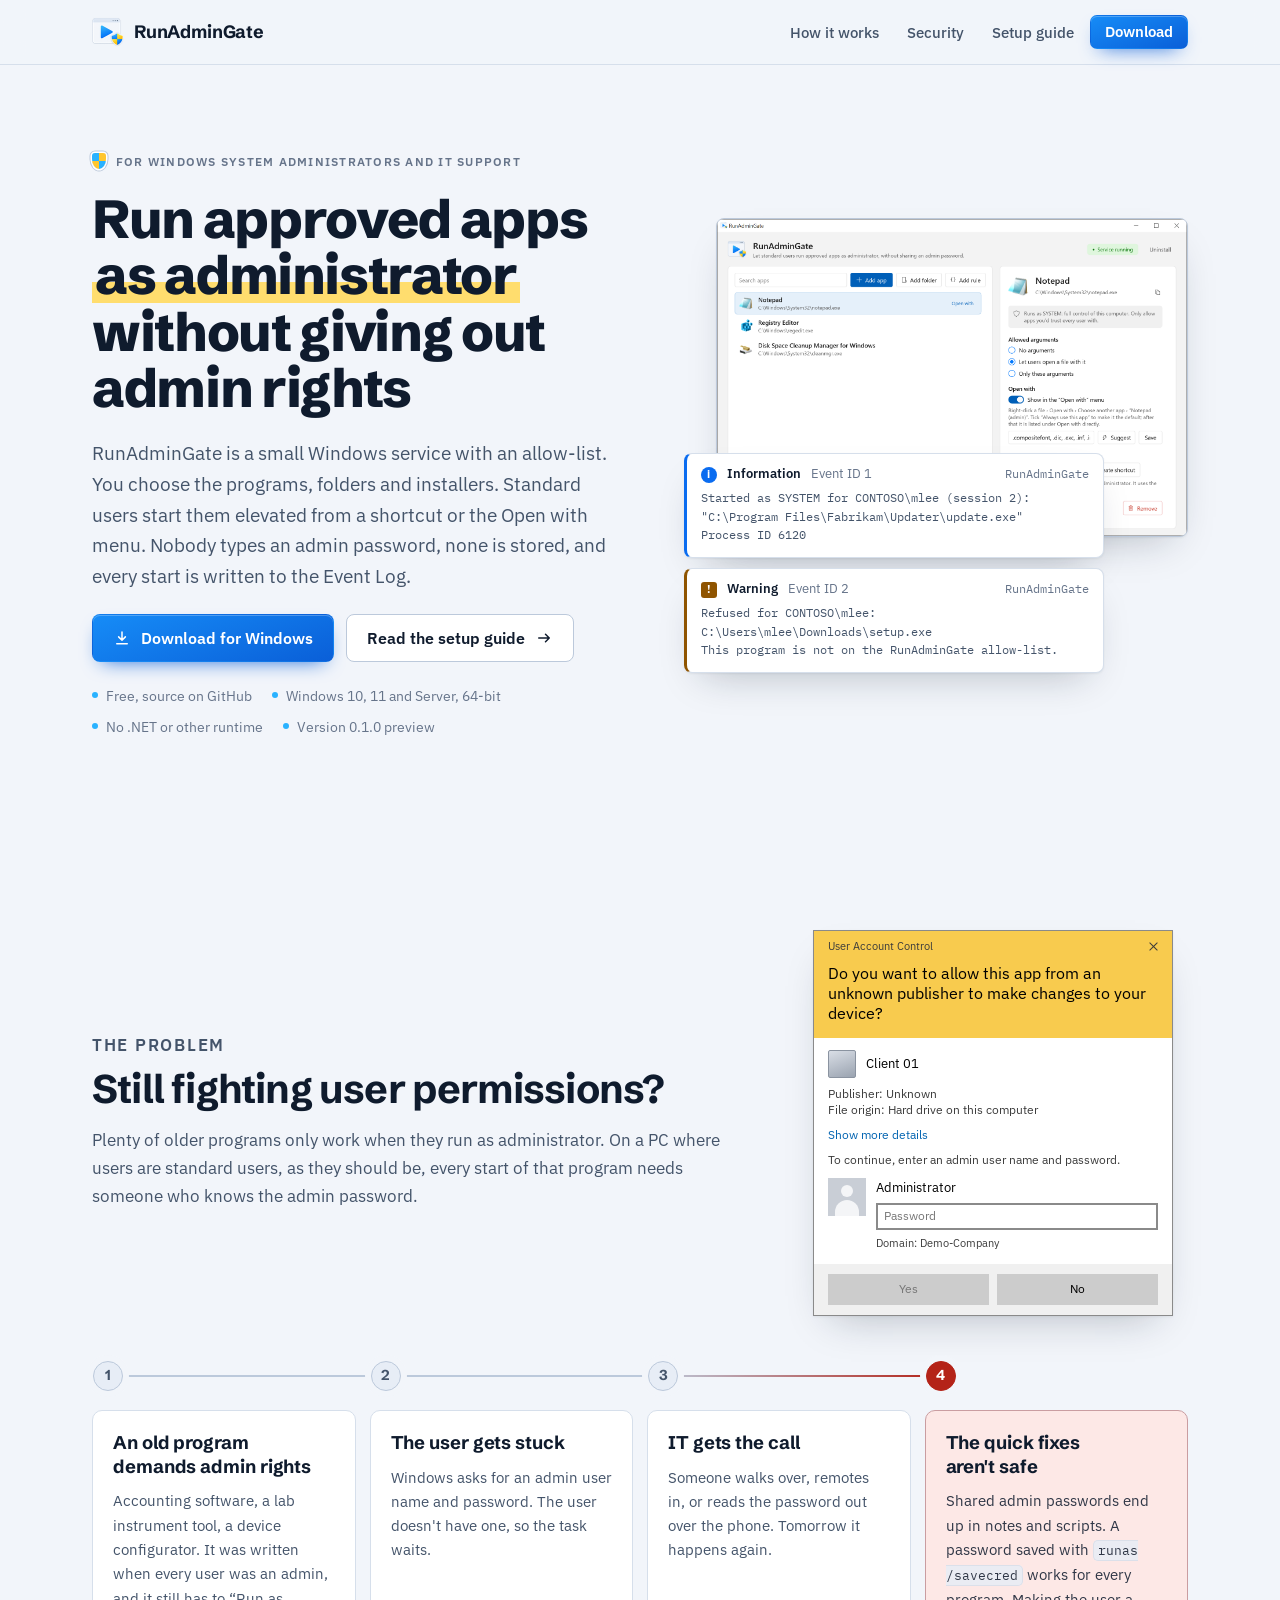
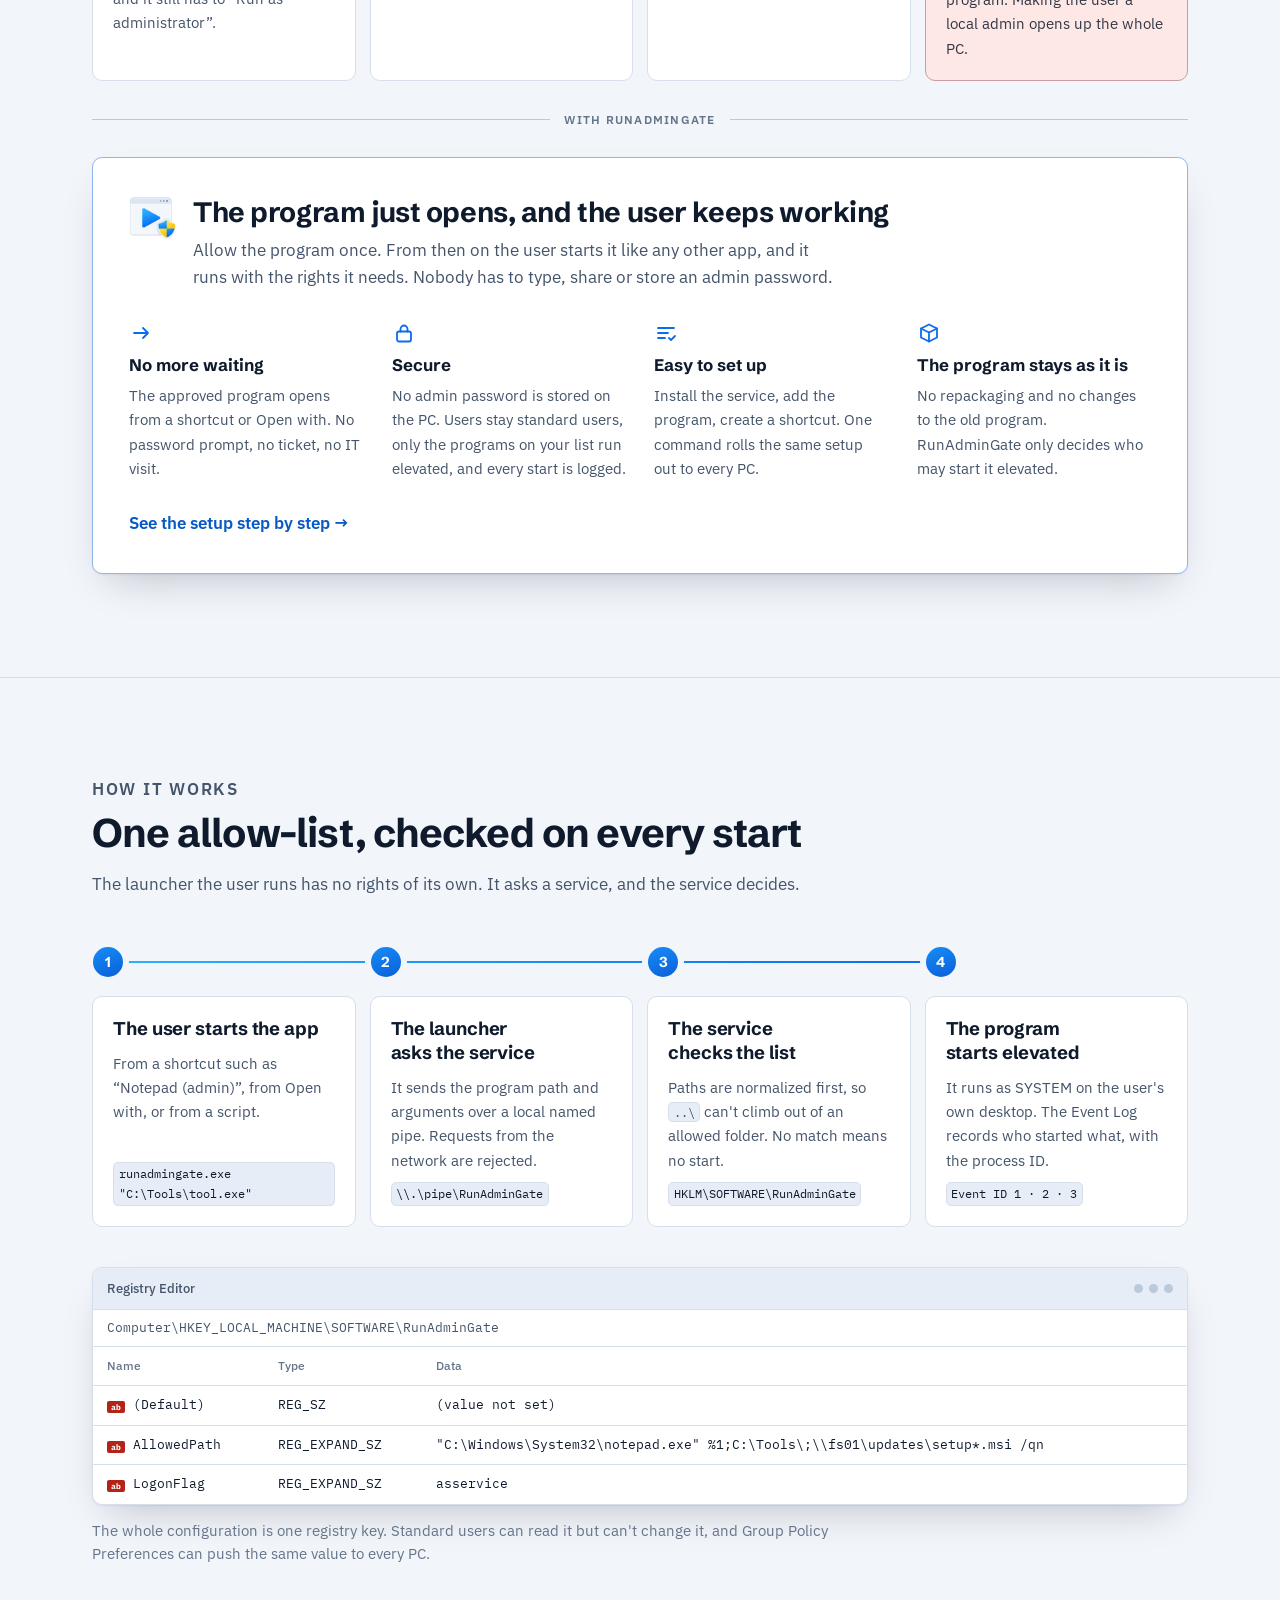
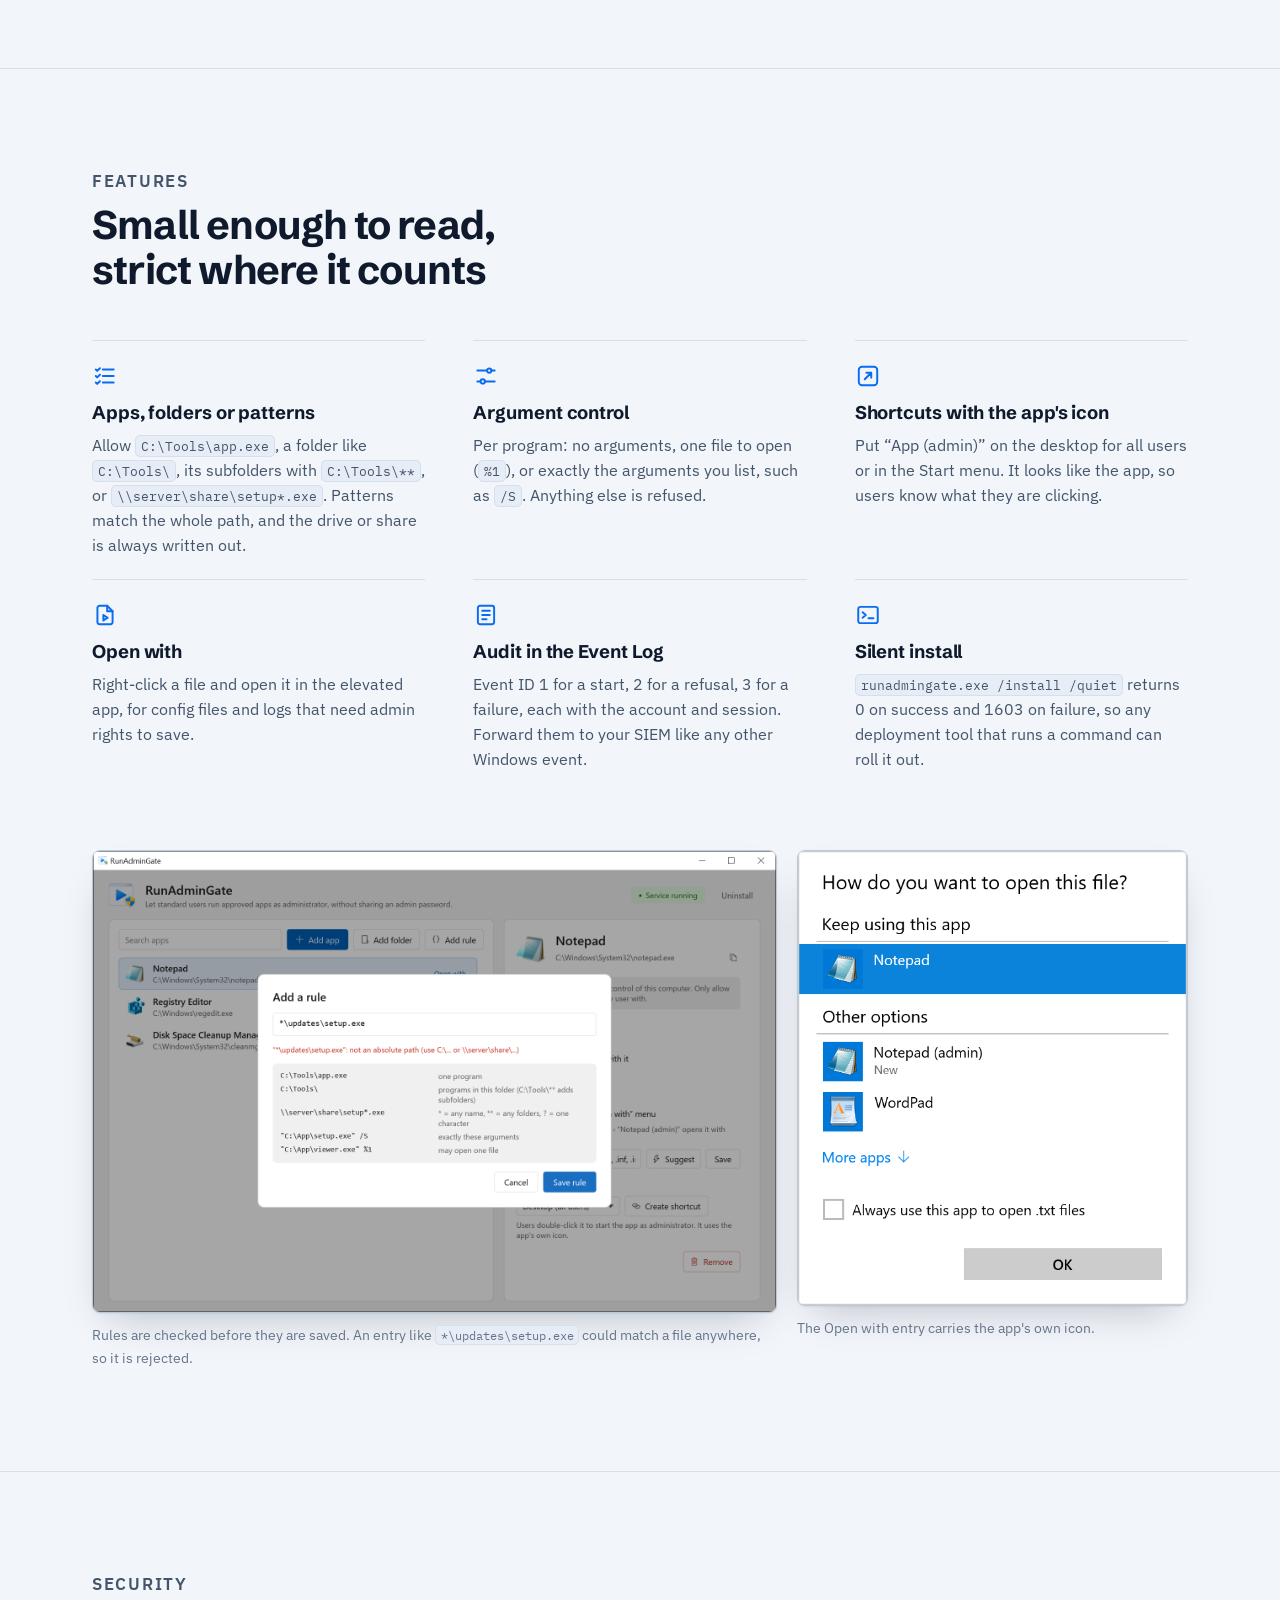
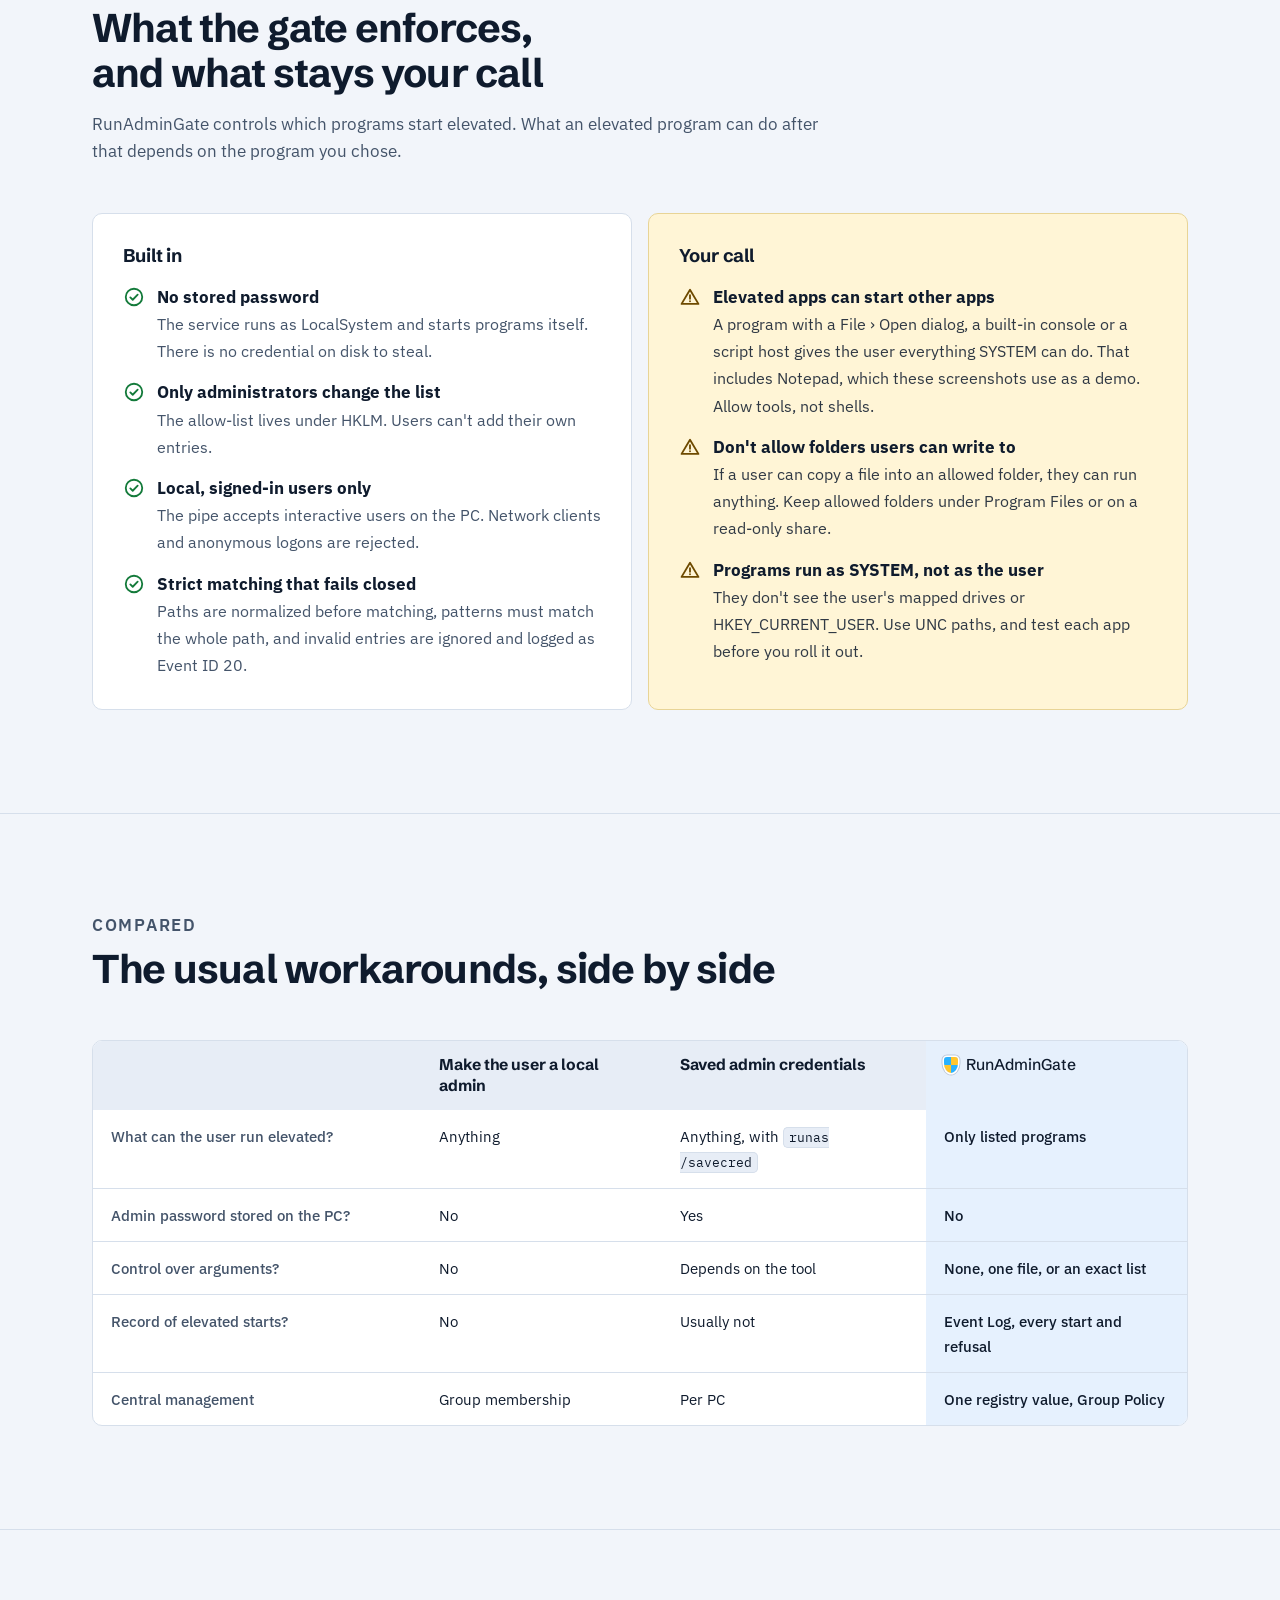
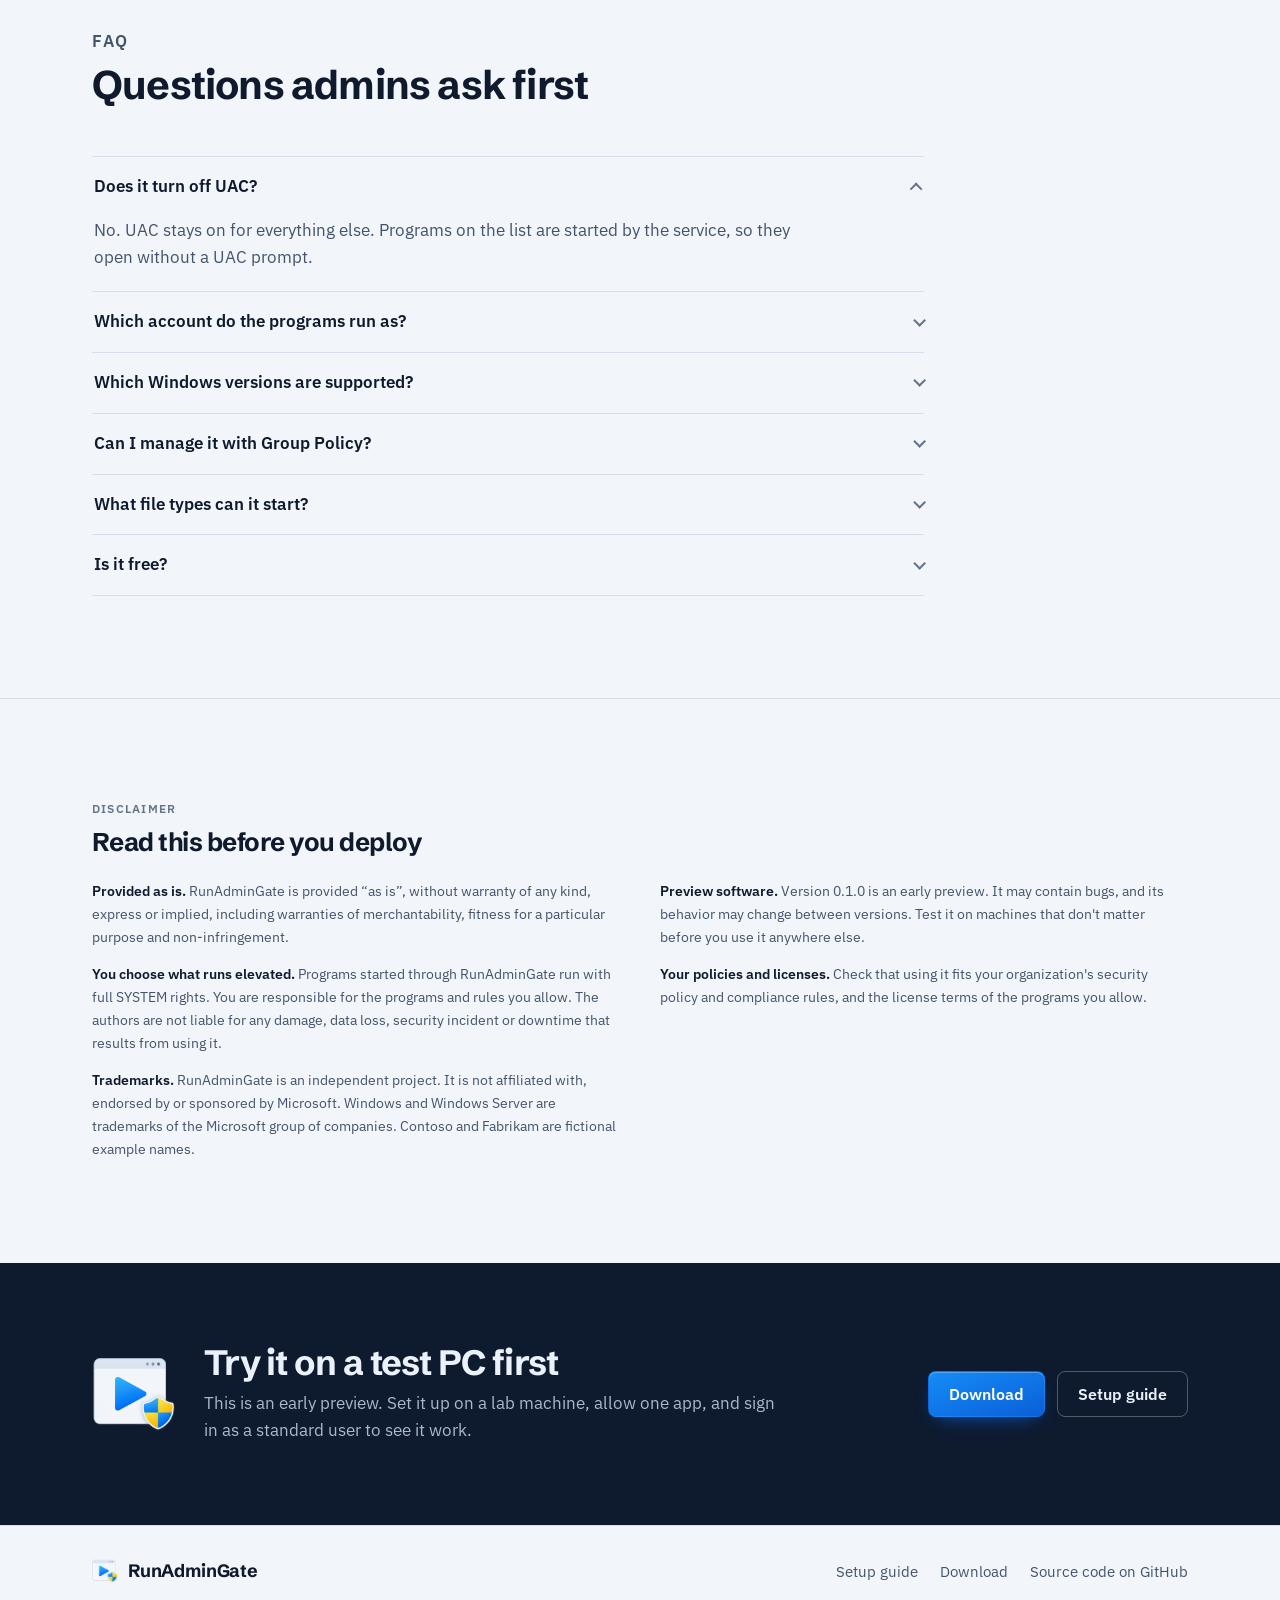
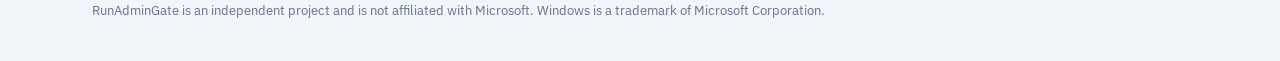
==== site/index.html @ f57c28ee "feat(site): add landing page, setup guide and download page Static site in site/, deployed to GitHub" ====
<!doctype html>
<html lang="en">
<head>
<meta charset="utf-8">
<meta name="viewport" content="width=device-width, initial-scale=1, viewport-fit=cover">
<title>Run programs as administrator without admin rights | RunAdminGate</title>
<meta name="claude:viewport-fit-sides" content="cover">
<meta name="description" content="RunAdminGate is a free Windows service with an allow-list. Standard users start approved programs as administrator. No admin password is stored or shared, and every start is written to the Event Log.">
<link rel="icon" type="image/png" href="img/logo-64.png">
<link rel="preconnect" href="https://fonts.googleapis.com">
<link rel="preconnect" href="https://fonts.gstatic.com" crossorigin>
<link rel="stylesheet" href="https://fonts.googleapis.com/css2?family=IBM+Plex+Mono:wght@400;500&family=IBM+Plex+Sans:ital,wght@0,400;0,500;0,600;1,400&family=Schibsted+Grotesk:wght@600;700;800&display=swap">
<link rel="stylesheet" href="site.css">
</head>
<body>

<header class="topbar">
  <div class="wrap topbar-in">
    <a class="brand" href="index.html"><img src="img/logo-64.png" alt="" width="32" height="32"><span>RunAdminGate</span></a>
    <nav class="nav" aria-label="Main">
      <a class="nav-sec" href="#how">How it works</a>
      <a class="nav-sec" href="#security">Security</a>
      <a href="how-to.html">Setup guide</a>
      <a class="btn btn-primary btn-sm" href="download.html">Download</a>
    </nav>
  </div>
</header>

<main>
  <section class="hero">
    <div class="wrap hero-grid">
      <div class="hero-copy">
        <p class="label"><span class="shield" aria-hidden="true"></span>For Windows system administrators and IT support</p>
        <h1>Run approved apps <span class="hl">as administrator</span> without giving out admin rights</h1>
        <p class="lead">RunAdminGate is a small Windows service with an allow-list. You choose the programs, folders and installers. Standard users start them elevated from a shortcut or the Open with menu. Nobody types an admin password, none is stored, and every start is written to the Event Log.</p>
        <div class="cta-row">
          <a class="btn btn-primary" href="download.html">
            <svg viewBox="0 0 24 24" fill="none" stroke="currentColor" stroke-width="2" stroke-linecap="round" stroke-linejoin="round" aria-hidden="true"><path d="M12 4v11m0 0-4.5-4.5M12 15l4.5-4.5M5 19.5h14"/></svg>
            Download for Windows
          </a>
          <a class="btn btn-quiet" href="how-to.html">
            Read the setup guide
            <svg viewBox="0 0 24 24" fill="none" stroke="currentColor" stroke-width="2" stroke-linecap="round" stroke-linejoin="round" aria-hidden="true"><path d="M5 12h14m-5-5 5 5-5 5"/></svg>
          </a>
        </div>
        <ul class="facts">
          <li>Free, source on GitHub</li>
          <li>Windows 10, 11 and Server, 64-bit</li>
          <li>No .NET or other runtime</li>
          <li>Version 0.1.0 preview</li>
        </ul>
      </div>

      <div class="hero-visual">
        <figure class="shot">
          <img src="img/manager.png" width="1622" height="1096" alt="The RunAdminGate manager. Notepad, Registry Editor and Disk Cleanup are on the allow-list, and Notepad's settings are open: allowed arguments, Open with and a desktop shortcut.">
        </figure>
        <div class="events" aria-label="Example entries from the Application event log">
          <article class="event ev-info">
            <header><span class="lvl" aria-hidden="true">i</span><strong>Information</strong><span>Event ID 1</span><span class="src">RunAdminGate</span></header>
            <p>Started as SYSTEM for CONTOSO\mlee (session 2): "C:\Program Files\Fabrikam\Updater\update.exe"<br>Process ID 6120</p>
          </article>
          <article class="event ev-warn">
            <header><span class="lvl" aria-hidden="true">!</span><strong>Warning</strong><span>Event ID 2</span><span class="src">RunAdminGate</span></header>
            <p>Refused for CONTOSO\mlee: C:\Users\mlee\Downloads\setup.exe<br>This program is not on the RunAdminGate allow-list.</p>
          </article>
        </div>
      </div>
    </div>
  </section>

  <section class="section" id="problems">
    <div class="wrap">
      <div class="problem-head">
        <div class="sec-head">
          <p class="label">The problem</p>
          <h2>Still fighting user permissions?</h2>
          <p>Plenty of older programs only work when they run as administrator. On a PC where users are standard users, as they should be, every start of that program needs someone who knows the admin password.</p>
        </div>
        <figure class="shot-uac">
          <div class="uacw" role="img" aria-label="Illustration of a User Account Control prompt: to run Client 01, Windows asks the standard user for the Administrator account's password.">
            <div class="uacw-head">
              <div class="uacw-title"><span>User Account Control</span><span class="uacw-x"></span></div>
              <p class="uacw-q">Do you want to allow this app from an unknown publisher to make changes to your device?</p>
            </div>
            <div class="uacw-body">
              <div class="uacw-app"><span class="uacw-icon"></span><span>Client 01</span></div>
              <p>Publisher: Unknown<br>File origin: Hard drive on this computer</p>
              <p class="uacw-link">Show more details</p>
              <p>To continue, enter an admin user name and password.</p>
              <div class="uacw-cred">
                <span class="uacw-user"></span>
                <div class="uacw-fields">
                  <span class="uacw-name">Administrator</span>
                  <span class="uacw-field">Password</span>
                  <span class="uacw-domain">Domain: Demo-Company</span>
                </div>
              </div>
            </div>
            <div class="uacw-foot"><span class="uacw-btn off">Yes</span><span class="uacw-btn">No</span></div>
          </div>
        </figure>
      </div>

      <ol class="stall">
        <li>
          <span class="n" aria-hidden="true">1</span>
          <h3>An old program demands admin rights</h3>
          <p>Accounting software, a lab instrument tool, a device configurator. It was written when every user was an admin, and it still has to “Run as administrator”.</p>
        </li>
        <li>
          <span class="n" aria-hidden="true">2</span>
          <h3>The user gets stuck</h3>
          <p>Windows asks for an admin user name and password. The user doesn't have one, so the task waits.</p>
        </li>
        <li>
          <span class="n" aria-hidden="true">3</span>
          <h3>IT gets the call</h3>
          <p>Someone walks over, remotes in, or reads the password out over the phone. Tomorrow it happens again.</p>
        </li>
        <li class="bad">
          <span class="n" aria-hidden="true">4</span>
          <h3>The quick fixes aren't safe</h3>
          <p>Shared admin passwords end up in notes and scripts. A password saved with <code>runas /savecred</code> works for every program. Making the user a local admin opens up the whole PC.</p>
        </li>
      </ol>

      <p class="turn">With RunAdminGate</p>

      <div class="fixit">
        <div class="fixit-head">
          <img src="img/logo-64.png" alt="" width="48" height="48">
          <div>
            <h3>The program just opens, and the user keeps working</h3>
            <p>Allow the program once. From then on the user starts it like any other app, and it runs with the rights it needs. Nobody has to type, share or store an admin password.</p>
          </div>
        </div>
        <ul class="benefits">
          <li>
            <svg viewBox="0 0 24 24" fill="none" stroke="currentColor" stroke-width="1.8" stroke-linecap="round" stroke-linejoin="round" aria-hidden="true"><path d="M5 12h14m-5-5 5 5-5 5"/></svg>
            <strong>No more waiting</strong>
            <span>The approved program opens from a shortcut or Open with. No password prompt, no ticket, no IT visit.</span>
          </li>
          <li>
            <svg viewBox="0 0 24 24" fill="none" stroke="currentColor" stroke-width="1.8" stroke-linecap="round" stroke-linejoin="round" aria-hidden="true"><rect x="5" y="10.5" width="14" height="10" rx="2"/><path d="M8.5 10.5V8a3.5 3.5 0 0 1 7 0v2.5"/></svg>
            <strong>Secure</strong>
            <span>No admin password is stored on the PC. Users stay standard users, only the programs on your list run elevated, and every start is logged.</span>
          </li>
          <li>
            <svg viewBox="0 0 24 24" fill="none" stroke="currentColor" stroke-width="1.8" stroke-linecap="round" stroke-linejoin="round" aria-hidden="true"><path d="M4 7h16M4 12h10M4 17h7"/><path d="m15 17 2 2 4-4"/></svg>
            <strong>Easy to set up</strong>
            <span>Install the service, add the program, create a shortcut. One command rolls the same setup out to every PC.</span>
          </li>
          <li>
            <svg viewBox="0 0 24 24" fill="none" stroke="currentColor" stroke-width="1.8" stroke-linecap="round" stroke-linejoin="round" aria-hidden="true"><path d="M12 3.5 4 7.5v9l8 4 8-4v-9z"/><path d="M4 7.5l8 4 8-4M12 11.5v9"/></svg>
            <strong>The program stays as it is</strong>
            <span>No repackaging and no changes to the old program. RunAdminGate only decides who may start it elevated.</span>
          </li>
        </ul>
        <a class="more" href="how-to.html">See the setup step by step →</a>
      </div>
    </div>
  </section>

  <section class="section" id="how">
    <div class="wrap">
      <div class="sec-head">
        <p class="label">How it works</p>
        <h2>One allow-list, checked on every start</h2>
        <p>The launcher the user runs has no rights of its own. It asks a service, and the service decides.</p>
      </div>
      <ol class="flow">
        <li>
          <span class="num" aria-hidden="true">1</span>
          <h3>The user starts the app</h3>
          <p>From a shortcut such as “Notepad (admin)”, from Open with, or from a script.</p>
          <code>runadmingate.exe "C:\Tools\tool.exe"</code>
        </li>
        <li>
          <span class="num" aria-hidden="true">2</span>
          <h3>The launcher asks the service</h3>
          <p>It sends the program path and arguments over a local named pipe. Requests from the network are rejected.</p>
          <code>\\.\pipe\<wbr>RunAdminGate</code>
        </li>
        <li>
          <span class="num" aria-hidden="true">3</span>
          <h3>The service checks the list</h3>
          <p>Paths are normalized first, so <code>..\</code> can't climb out of an allowed folder. No match means no start.</p>
          <code>HKLM\<wbr>SOFTWARE\<wbr>RunAdminGate</code>
        </li>
        <li>
          <span class="num" aria-hidden="true">4</span>
          <h3>The program starts elevated</h3>
          <p>It runs as SYSTEM on the user's own desktop. The Event Log records who started what, with the process ID.</p>
          <code>Event ID 1 · 2 · 3</code>
        </li>
      </ol>

      <div class="win regedit">
        <div class="win-bar"><span class="win-title">Registry Editor</span><span class="dots" aria-hidden="true"><i></i><i></i><i></i></span></div>
        <div class="reg-path">Computer\HKEY_LOCAL_MACHINE\SOFTWARE\RunAdminGate</div>
        <div class="table-scroll">
          <table class="reg-table">
            <thead><tr><th scope="col">Name</th><th scope="col">Type</th><th scope="col">Data</th></tr></thead>
            <tbody>
              <tr><td><span class="reg-ico sz" aria-hidden="true">ab</span>(Default)</td><td>REG_SZ</td><td>(value not set)</td></tr>
              <tr><td><span class="reg-ico sz" aria-hidden="true">ab</span>AllowedPath</td><td>REG_EXPAND_SZ</td><td>"C:\Windows\System32\notepad.exe" %1;C:\Tools\;\\fs01\updates\setup*.msi /qn</td></tr>
              <tr><td><span class="reg-ico sz" aria-hidden="true">ab</span>LogonFlag</td><td>REG_EXPAND_SZ</td><td>asservice</td></tr>
            </tbody>
          </table>
        </div>
      </div>
      <p class="caption">The whole configuration is one registry key. Standard users can read it but can't change it, and Group Policy Preferences can push the same value to every PC.</p>
    </div>
  </section>

  <section class="section" id="features">
    <div class="wrap">
      <div class="sec-head">
        <p class="label">Features</p>
        <h2>Small enough to read, strict where it counts</h2>
      </div>
      <div class="features">
        <div class="feature">
          <svg viewBox="0 0 24 24" fill="none" stroke="currentColor" stroke-width="1.8" stroke-linecap="round" stroke-linejoin="round" aria-hidden="true"><path d="M10 6h10M10 12h10M10 18h10"/><path d="m3.5 6 1.3 1.3L7.3 4.8M3.5 12l1.3 1.3 2.5-2.5M3.5 18l1.3 1.3 2.5-2.5"/></svg>
          <h3>Apps, folders or patterns</h3>
          <p>Allow <code>C:\Tools\app.exe</code>, a folder like <code>C:\Tools\</code>, its subfolders with <code>C:\Tools\**</code>, or <code>\\server\share\setup*.exe</code>. Patterns match the whole path, and the drive or share is always written out.</p>
        </div>
        <div class="feature">
          <svg viewBox="0 0 24 24" fill="none" stroke="currentColor" stroke-width="1.8" stroke-linecap="round" stroke-linejoin="round" aria-hidden="true"><path d="M4 7h9m4 0h3M4 17h3m4 0h9"/><circle cx="15" cy="7" r="2"/><circle cx="9" cy="17" r="2"/></svg>
          <h3>Argument control</h3>
          <p>Per program: no arguments, one file to open (<code>%1</code>), or exactly the arguments you list, such as <code>/S</code>. Anything else is refused.</p>
        </div>
        <div class="feature">
          <svg viewBox="0 0 24 24" fill="none" stroke="currentColor" stroke-width="1.8" stroke-linecap="round" stroke-linejoin="round" aria-hidden="true"><rect x="3.5" y="3.5" width="17" height="17" rx="3"/><path d="m9 15 6-6m-4.5 0H15v4.5"/></svg>
          <h3>Shortcuts with the app's icon</h3>
          <p>Put “App (admin)” on the desktop for all users or in the Start menu. It looks like the app, so users know what they are clicking.</p>
        </div>
        <div class="feature">
          <svg viewBox="0 0 24 24" fill="none" stroke="currentColor" stroke-width="1.8" stroke-linecap="round" stroke-linejoin="round" aria-hidden="true"><path d="M14 3.5H7a2 2 0 0 0-2 2v13a2 2 0 0 0 2 2h10a2 2 0 0 0 2-2V8.5z"/><path d="M14 3.5v5h5"/><path d="m10.5 12 4 2.5-4 2.5z"/></svg>
          <h3>Open with</h3>
          <p>Right-click a file and open it in the elevated app, for config files and logs that need admin rights to save.</p>
        </div>
        <div class="feature">
          <svg viewBox="0 0 24 24" fill="none" stroke="currentColor" stroke-width="1.8" stroke-linecap="round" stroke-linejoin="round" aria-hidden="true"><rect x="4.5" y="3.5" width="15" height="17" rx="2"/><path d="M8.5 8h7M8.5 12h7M8.5 16h4"/></svg>
          <h3>Audit in the Event Log</h3>
          <p>Event ID 1 for a start, 2 for a refusal, 3 for a failure, each with the account and session. Forward them to your SIEM like any other Windows event.</p>
        </div>
        <div class="feature">
          <svg viewBox="0 0 24 24" fill="none" stroke="currentColor" stroke-width="1.8" stroke-linecap="round" stroke-linejoin="round" aria-hidden="true"><rect x="3" y="4.5" width="18" height="15" rx="2"/><path d="m7 9.5 3 2.5-3 2.5M12.5 15H17"/></svg>
          <h3>Silent install</h3>
          <p><code>runadmingate.exe /install /quiet</code> returns 0 on success and 1603 on failure, so any deployment tool that runs a command can roll it out.</p>
        </div>
      </div>

      <div class="shots">
        <figure>
          <img src="img/add-rule.png" width="1622" height="1096" loading="lazy" alt="The Add a rule dialog rejecting the entry *\updates\setup.exe because it is not an absolute path, with a syntax reference below.">
          <figcaption>Rules are checked before they are saved. An entry like <code>*\updates\setup.exe</code> could match a file anywhere, so it is rejected.</figcaption>
        </figure>
        <figure>
          <img src="img/open-with.png" width="589" height="688" loading="lazy" alt="The Windows 'How do you want to open this file?' dialog listing Notepad (admin) with Notepad's icon.">
          <figcaption>The Open with entry carries the app's own icon.</figcaption>
        </figure>
      </div>
    </div>
  </section>

  <section class="section" id="security">
    <div class="wrap">
      <div class="sec-head">
        <p class="label">Security</p>
        <h2>What the gate enforces, and what stays your call</h2>
        <p>RunAdminGate controls which programs start elevated. What an elevated program can do after that depends on the program you chose.</p>
      </div>
      <div class="split">
        <div class="panel">
          <h3>Built in</h3>
          <ul class="checks">
            <li class="ok"><svg viewBox="0 0 24 24" fill="none" stroke="currentColor" stroke-width="2" stroke-linecap="round" stroke-linejoin="round" aria-hidden="true"><circle cx="12" cy="12" r="9"/><path d="m8 12.5 2.6 2.5L16 9.5"/></svg><div><strong>No stored password</strong><span>The service runs as LocalSystem and starts programs itself. There is no credential on disk to steal.</span></div></li>
            <li class="ok"><svg viewBox="0 0 24 24" fill="none" stroke="currentColor" stroke-width="2" stroke-linecap="round" stroke-linejoin="round" aria-hidden="true"><circle cx="12" cy="12" r="9"/><path d="m8 12.5 2.6 2.5L16 9.5"/></svg><div><strong>Only administrators change the list</strong><span>The allow-list lives under HKLM. Users can't add their own entries.</span></div></li>
            <li class="ok"><svg viewBox="0 0 24 24" fill="none" stroke="currentColor" stroke-width="2" stroke-linecap="round" stroke-linejoin="round" aria-hidden="true"><circle cx="12" cy="12" r="9"/><path d="m8 12.5 2.6 2.5L16 9.5"/></svg><div><strong>Local, signed-in users only</strong><span>The pipe accepts interactive users on the PC. Network clients and anonymous logons are rejected.</span></div></li>
            <li class="ok"><svg viewBox="0 0 24 24" fill="none" stroke="currentColor" stroke-width="2" stroke-linecap="round" stroke-linejoin="round" aria-hidden="true"><circle cx="12" cy="12" r="9"/><path d="m8 12.5 2.6 2.5L16 9.5"/></svg><div><strong>Strict matching that fails closed</strong><span>Paths are normalized before matching, patterns must match the whole path, and invalid entries are ignored and logged as Event ID 20.</span></div></li>
          </ul>
        </div>
        <div class="panel caution">
          <h3>Your call</h3>
          <ul class="checks">
            <li class="careful"><svg viewBox="0 0 24 24" fill="none" stroke="currentColor" stroke-width="2" stroke-linecap="round" stroke-linejoin="round" aria-hidden="true"><path d="M12 4 2.8 19.5h18.4z"/><path d="M12 10v4m0 2.6v.1"/></svg><div><strong>Elevated apps can start other apps</strong><span>A program with a File › Open dialog, a built-in console or a script host gives the user everything SYSTEM can do. That includes Notepad, which these screenshots use as a demo. Allow tools, not shells.</span></div></li>
            <li class="careful"><svg viewBox="0 0 24 24" fill="none" stroke="currentColor" stroke-width="2" stroke-linecap="round" stroke-linejoin="round" aria-hidden="true"><path d="M12 4 2.8 19.5h18.4z"/><path d="M12 10v4m0 2.6v.1"/></svg><div><strong>Don't allow folders users can write to</strong><span>If a user can copy a file into an allowed folder, they can run anything. Keep allowed folders under Program Files or on a read-only share.</span></div></li>
            <li class="careful"><svg viewBox="0 0 24 24" fill="none" stroke="currentColor" stroke-width="2" stroke-linecap="round" stroke-linejoin="round" aria-hidden="true"><path d="M12 4 2.8 19.5h18.4z"/><path d="M12 10v4m0 2.6v.1"/></svg><div><strong>Programs run as SYSTEM, not as the user</strong><span>They don't see the user's mapped drives or HKEY_CURRENT_USER. Use UNC paths, and test each app before you roll it out.</span></div></li>
          </ul>
        </div>
      </div>
    </div>
  </section>

  <section class="section" id="compare">
    <div class="wrap">
      <div class="sec-head">
        <p class="label">Compared</p>
        <h2>The usual workarounds, side by side</h2>
      </div>
      <div class="compare-scroll">
        <table class="compare">
          <thead>
            <tr>
              <th scope="col"><span class="sr-only">Question</span></th>
              <th scope="col">Make the user a local admin</th>
              <th scope="col">Saved admin credentials</th>
              <th scope="col" class="us"><span class="us-head"><span class="shield" aria-hidden="true"></span>RunAdminGate</span></th>
            </tr>
          </thead>
          <tbody>
            <tr><th scope="row">What can the user run elevated?</th><td>Anything</td><td>Anything, with <code>runas /savecred</code></td><td class="us">Only listed programs</td></tr>
            <tr><th scope="row">Admin password stored on the PC?</th><td>No</td><td>Yes</td><td class="us">No</td></tr>
            <tr><th scope="row">Control over arguments?</th><td>No</td><td>Depends on the tool</td><td class="us">None, one file, or an exact list</td></tr>
            <tr><th scope="row">Record of elevated starts?</th><td>No</td><td>Usually not</td><td class="us">Event Log, every start and refusal</td></tr>
            <tr><th scope="row">Central management</th><td>Group membership</td><td>Per PC</td><td class="us">One registry value, Group Policy</td></tr>
          </tbody>
        </table>
      </div>
    </div>
  </section>

  <section class="section" id="faq">
    <div class="wrap">
      <div class="sec-head">
        <p class="label">FAQ</p>
        <h2>Questions admins ask first</h2>
      </div>
      <div class="faq">
        <details open>
          <summary>Does it turn off UAC?</summary>
          <div class="answer"><p>No. UAC stays on for everything else. Programs on the list are started by the service, so they open without a UAC prompt.</p></div>
        </details>
        <details>
          <summary>Which account do the programs run as?</summary>
          <div class="answer"><p>As the local SYSTEM account, on the desktop of the user who asked. A second mode that runs the program as the user with temporary administrator rights (<code>/asadmin</code>) is planned and not available yet.</p></div>
        </details>
        <details>
          <summary>Which Windows versions are supported?</summary>
          <div class="answer"><p>Windows 10, Windows 11 and Windows Server 2019 or later, all 64-bit. Version 0.1.0 was tested on Windows Server 2019 (build 17763, the same build as Windows 10 version 1809). Windows 10 and 11 desktops haven't been tested yet.</p></div>
        </details>
        <details>
          <summary>Can I manage it with Group Policy?</summary>
          <div class="answer"><p>Yes. The allow-list is the <code>AllowedPath</code> registry value, so a Group Policy Preferences registry item can set it on every PC. The service reads it on each request, so changes apply without a restart. An ADMX template is planned.</p></div>
        </details>
        <details>
          <summary>What file types can it start?</summary>
          <div class="answer"><p><code>.exe</code>, <code>.com</code>, <code>.bat</code>, <code>.cmd</code>, <code>.ps1</code>, <code>.vbs</code> and <code>.msi</code> files.</p></div>
        </details>
        <details>
          <summary>Is it free?</summary>
          <div class="answer"><p>Yes. The source code is on GitHub and you can build it yourself. The license hasn't been chosen yet.</p></div>
        </details>
      </div>
    </div>
  </section>

  <section class="section" id="disclaimer">
    <div class="wrap disclaimer">
      <p class="label">Disclaimer</p>
      <h2>Read this before you deploy</h2>
      <div class="disc-cols">
        <p><strong>Provided as is.</strong> RunAdminGate is provided “as is”, without warranty of any kind, express or implied, including warranties of merchantability, fitness for a particular purpose and non-infringement.</p>
        <p><strong>Preview software.</strong> Version 0.1.0 is an early preview. It may contain bugs, and its behavior may change between versions. Test it on machines that don't matter before you use it anywhere else.</p>
        <p><strong>You choose what runs elevated.</strong> Programs started through RunAdminGate run with full SYSTEM rights. You are responsible for the programs and rules you allow. The authors are not liable for any damage, data loss, security incident or downtime that results from using it.</p>
        <p><strong>Your policies and licenses.</strong> Check that using it fits your organization's security policy and compliance rules, and the license terms of the programs you allow.</p>
        <p><strong>Trademarks.</strong> RunAdminGate is an independent project. It is not affiliated with, endorsed by or sponsored by Microsoft. Windows and Windows Server are trademarks of the Microsoft group of companies. Contoso and Fabrikam are fictional example names.</p>
      </div>
    </div>
  </section>

  <section class="band-cta">
    <div class="wrap">
      <img src="img/logo.png" alt="" width="84" height="84">
      <div>
        <h2>Try it on a test PC first</h2>
        <p>This is an early preview. Set it up on a lab machine, allow one app, and sign in as a standard user to see it work.</p>
      </div>
      <div class="cta-row">
        <a class="btn btn-primary" href="download.html">Download</a>
        <a class="btn btn-quiet" href="how-to.html">Setup guide</a>
      </div>
    </div>
  </section>
</main>

<footer class="foot">
  <div class="wrap foot-in">
    <a class="brand" href="index.html"><img src="img/logo-64.png" alt="" width="26" height="26"><span>RunAdminGate</span></a>
    <nav aria-label="Footer">
      <a href="how-to.html">Setup guide</a>
      <a href="download.html">Download</a>
      <a href="https://github.com/UnkAtreus/run-admin-gate">Source code on GitHub</a>
    </nav>
    <p class="fine">RunAdminGate is an independent project and is not affiliated with Microsoft. Windows is a trademark of Microsoft Corporation.</p>
  </div>
</footer>

<script src="site.js" defer></script>
</body>
</html>
---- site/site.css ----
/* Layout: a cool "desktop" ground holding app-window panels. The logo's blue play
   and its blue/yellow shield quadrants are the only brand marks, used sparingly. */
:root {
  --desk: #F2F5FA;
  --panel: #FFFFFF;
  --chrome: #E7EDF6;
  --line: #D6DFEB;
  --line-strong: #BCC9DB;
  --ink: #0F1B2D;
  --ink-2: #44546A;
  --ink-3: #66748A;
  --blue: #0A6CF0;
  --blue-hi: #29B2FF;
  --link: #0759C6;
  --blue-tint: #E6F1FE;
  --btn-a: #168CF7;
  --btn-b: #0A5FD8;
  --gold: #FFC62E;
  --gold-mark: #FFDD6E;
  --gold-ink: #6E4A00;
  --gold-tint: #FFF5D6;
  --ok: #137A3A;
  --ok-tint: #E2F4E7;
  --warn: #8F5400;
  --warn-tint: #FFF0D2;
  --bad: #B42318;
  --bad-tint: #FDE8E6;
  --term-bg: #0E1726;
  --term-bar: #1A2538;
  --term-ink: #DCE6F5;
  --term-dim: #8796AF;
  --term-accent: #7CC4FF;
  --band: #0E1A2E;
  --band-ink: #EAF1FB;
  --band-ink-2: #A9B8CE;
  --shadow: 0 1px 2px rgb(15 27 45 / .06), 0 18px 40px -18px rgb(15 27 45 / .28);
  --font-display: "Schibsted Grotesk", "Segoe UI", system-ui, -apple-system, sans-serif;
  --font-body: "IBM Plex Sans", "Segoe UI", system-ui, -apple-system, sans-serif;
  --font-mono: "IBM Plex Mono", Consolas, "SFMono-Regular", ui-monospace, monospace;
  --wrap: 1160px;
  --radius: 10px;
  /* Windows look for the UAC illustration: fixed, because it pictures Windows itself. */
  --w-head: #F8CB4E;
  --w-body: #FFFFFF;
  --w-foot: #F0F0F0;
  --w-ink: #000000;
  --w-ink-2: #3B3B3B;
  --w-ink-3: #767676;
  --w-line: #8A8A8A;
  --w-link: #0063B1;
  --w-btn: #CCCCCC;
}
@media (prefers-color-scheme: dark) {
  :root:not([data-theme="light"]) {
    --desk: #0A111D;
    --panel: #101A2A;
    --chrome: #172338;
    --line: #22314A;
    --line-strong: #33466A;
    --ink: #E7EDF6;
    --ink-2: #A9B6C9;
    --ink-3: #8090A6;
    --blue: #2F8BFF;
    --blue-hi: #4CC3FF;
    --link: #73BAFF;
    --blue-tint: #10264A;
    --btn-a: #1E8FFF;
    --btn-b: #0A5CD6;
    --gold: #FFC62E;
    --gold-mark: rgb(255 198 46 / .38);
    --gold-ink: #FFD866;
    --gold-tint: #2B2410;
    --ok: #5BCB86;
    --ok-tint: #0F2A1B;
    --warn: #F2B04C;
    --warn-tint: #2D220E;
    --bad: #FF8A7E;
    --bad-tint: #35140F;
    --term-bg: #060C16;
    --term-bar: #131D2E;
    --term-ink: #DCE6F5;
    --term-dim: #8796AF;
    --term-accent: #7CC4FF;
    --band: #122038;
    --band-ink: #EAF1FB;
    --band-ink-2: #A9B8CE;
    --shadow: 0 1px 2px rgb(0 0 0 / .4), 0 18px 44px -18px rgb(0 0 0 / .7);
    color-scheme: dark;
  }
}
:root[data-theme="dark"] {
  --desk: #0A111D;
  --panel: #101A2A;
  --chrome: #172338;
  --line: #22314A;
  --line-strong: #33466A;
  --ink: #E7EDF6;
  --ink-2: #A9B6C9;
  --ink-3: #8090A6;
  --blue: #2F8BFF;
  --blue-hi: #4CC3FF;
  --link: #73BAFF;
  --blue-tint: #10264A;
  --btn-a: #1E8FFF;
  --btn-b: #0A5CD6;
  --gold: #FFC62E;
  --gold-mark: rgb(255 198 46 / .38);
  --gold-ink: #FFD866;
  --gold-tint: #2B2410;
  --ok: #5BCB86;
  --ok-tint: #0F2A1B;
  --warn: #F2B04C;
  --warn-tint: #2D220E;
  --bad: #FF8A7E;
  --bad-tint: #35140F;
  --term-bg: #060C16;
  --term-bar: #131D2E;
  --term-ink: #DCE6F5;
  --term-dim: #8796AF;
  --term-accent: #7CC4FF;
  --band: #122038;
  --band-ink: #EAF1FB;
  --band-ink-2: #A9B8CE;
  --shadow: 0 1px 2px rgb(0 0 0 / .4), 0 18px 44px -18px rgb(0 0 0 / .7);
  color-scheme: dark;
}

/* ---------- Base ---------- */
*, *::before, *::after { box-sizing: border-box; }
:root {
  padding-top: env(safe-area-inset-top, 0px);
  padding-bottom: env(safe-area-inset-bottom, 0px);
  -webkit-text-size-adjust: 100%;
}
html { scroll-behavior: smooth; scroll-padding-top: 84px; }
body {
  margin: 0;
  background: var(--desk);
  color: var(--ink);
  font: 400 17px/1.6 var(--font-body);
  -webkit-font-smoothing: antialiased;
}
img { max-width: 100%; height: auto; display: block; }
a { color: var(--link); text-underline-offset: 3px; }
a:hover { text-decoration-thickness: 2px; }
:focus-visible { outline: 2px solid var(--blue); outline-offset: 3px; border-radius: 4px; }
h1, h2, h3 { font-family: var(--font-display); color: var(--ink); text-wrap: balance; margin: 0; }
h1 { font-weight: 800; letter-spacing: -0.025em; }
h2 { font-weight: 700; font-size: clamp(1.75rem, 3.2vw, 2.5rem); line-height: 1.12; letter-spacing: -0.02em; }
h3 { font-weight: 700; font-size: 1.15rem; line-height: 1.3; letter-spacing: -0.005em; }
p { margin: 0; }
code, kbd, pre { font-family: var(--font-mono); }
:not(pre) > code {
  font-size: .86em;
  background: var(--chrome);
  border: 1px solid var(--line);
  border-radius: 5px;
  padding: .08em .38em;
  overflow-wrap: anywhere;
}
kbd {
  font-size: .82em;
  border: 1px solid var(--line-strong);
  border-bottom-width: 2px;
  border-radius: 5px;
  padding: .05em .4em;
  background: var(--panel);
}
.wrap {
  max-width: var(--wrap);
  margin-inline: auto;
  padding-left: max(clamp(16px, 4vw, 32px), env(safe-area-inset-left, 0px));
  padding-right: max(clamp(16px, 4vw, 32px), env(safe-area-inset-right, 0px));
}
.sr-only { position: absolute; width: 1px; height: 1px; overflow: hidden; clip: rect(0 0 0 0); white-space: nowrap; }

/* The shield mark from the logo: blue/yellow quadrants. */
.shield {
  display: inline-block;
  flex: none;
  width: 14px;
  height: 16px;
  background: conic-gradient(var(--gold) 0 25%, var(--blue-hi) 0 50%, var(--gold) 0 75%, var(--blue-hi) 0);
  border-radius: 3px 3px 50% 50% / 3px 3px 62% 62%;
  box-shadow: 0 0 0 1.5px var(--panel), 0 0 0 2.5px var(--line-strong);
}

/* ---------- Top bar ---------- */
.topbar {
  position: sticky;
  top: env(safe-area-inset-top, 0px);
  z-index: 20;
  background: color-mix(in srgb, var(--desk) 86%, transparent);
  backdrop-filter: saturate(1.4) blur(12px);
  -webkit-backdrop-filter: saturate(1.4) blur(12px);
  border-bottom: 1px solid var(--line);
}
.topbar-in { display: flex; align-items: center; gap: 16px; min-height: 64px; }
.brand {
  display: flex; align-items: center; gap: 10px;
  color: var(--ink); text-decoration: none;
  font: 700 1.12rem/1 var(--font-display); letter-spacing: -0.01em;
}
.brand img { width: 32px; height: 32px; }
.nav { margin-left: auto; display: flex; align-items: center; gap: 4px; }
.nav a:not(.btn) {
  color: var(--ink-2); text-decoration: none; font-size: .95rem; font-weight: 500;
  padding: 8px 12px; border-radius: 6px;
}
.nav a:not(.btn):hover { color: var(--ink); background: var(--chrome); }
.nav a[aria-current="page"] { color: var(--ink); background: var(--chrome); }
@media (max-width: 760px) { .nav .nav-sec { display: none; } }
@media (max-width: 420px) { .nav a:not(.btn) { padding: 8px 8px; } .brand span { font-size: 1rem; } }

/* ---------- Buttons ---------- */
.btn {
  display: inline-flex; align-items: center; justify-content: center; gap: 10px;
  font: 600 1rem/1 var(--font-body);
  padding: 14px 20px; border-radius: 8px;
  text-decoration: none; cursor: pointer; border: 1px solid transparent;
  transition: transform .15s ease, box-shadow .15s ease, background-color .15s ease;
}
.btn svg { width: 18px; height: 18px; flex: none; }
.btn-primary {
  color: #FFFFFF;
  background: linear-gradient(160deg, var(--btn-a), var(--btn-b));
  box-shadow: 0 1px 0 rgb(255 255 255 / .25) inset, 0 8px 20px -10px var(--btn-b);
}
.btn-primary:hover { transform: translateY(-1px); box-shadow: 0 1px 0 rgb(255 255 255 / .25) inset, 0 12px 24px -10px var(--btn-b); text-decoration: none; }
.btn-quiet { color: var(--ink); background: var(--panel); border-color: var(--line-strong); }
.btn-quiet:hover { background: var(--chrome); text-decoration: none; }
.btn-sm { padding: 9px 14px; font-size: .92rem; border-radius: 7px; }
@media (prefers-reduced-motion: reduce) {
  html { scroll-behavior: auto; }
  .btn, .btn:hover { transition: none; transform: none; }
}

/* ---------- Window frame (echoes the logo's app window) ---------- */
.win {
  background: var(--panel);
  border: 1px solid var(--line);
  border-radius: var(--radius);
  box-shadow: var(--shadow);
  overflow: hidden;
  min-width: 0;
}
.win-bar {
  display: flex; align-items: center; gap: 12px;
  padding: 10px 14px;
  background: var(--chrome);
  border-bottom: 1px solid var(--line);
  font-size: .82rem; color: var(--ink-2); font-weight: 500;
}
.win-title { min-width: 0; overflow: hidden; text-overflow: ellipsis; white-space: nowrap; }
.dots { margin-left: auto; display: flex; gap: 6px; flex: none; }
.dots i { width: 9px; height: 9px; border-radius: 50%; background: var(--line-strong); }

/* Terminal window: dark in both themes, like a real console. */
.term { background: var(--term-bg); border-color: var(--term-bar); }
.term .win-bar { background: var(--term-bar); border-bottom-color: var(--term-bar); color: var(--term-dim); }
.term .dots i { background: #33415A; }
.term pre {
  margin: 0; padding: 16px 18px 18px;
  color: var(--term-ink); font-size: .86rem; line-height: 1.65;
  overflow-x: auto; white-space: pre;
}
.term .p { color: var(--term-dim); user-select: none; }
.term .c { color: var(--term-dim); }
.term .a { color: var(--term-accent); }
.copy {
  margin-left: auto; flex: none;
  font: 500 .78rem/1 var(--font-body);
  color: var(--term-ink); background: transparent;
  border: 1px solid #33415A; border-radius: 6px;
  padding: 6px 10px; cursor: pointer;
}
.copy:hover { background: rgb(255 255 255 / .06); }
.copy + .dots { margin-left: 0; }

/* ---------- Section scaffolding ---------- */
.section { padding-block: clamp(56px, 8vw, 104px); }
.section + .section { border-top: 1px solid var(--line); }
.sec-head { display: grid; gap: 14px; max-width: 46rem; margin-bottom: clamp(28px, 4vw, 48px); }
.sec-head p { color: var(--ink-2); font-size: 1.08rem; }
.label {
  display: flex; align-items: center; gap: 10px;
  font: 600 .78rem/1 var(--font-body); letter-spacing: .1em; text-transform: uppercase;
  color: var(--ink-3);
}

/* ---------- Hero ---------- */
.hero { padding-block: clamp(40px, 7vw, 88px) clamp(48px, 7vw, 96px); overflow: hidden; }
.hero-grid { display: grid; gap: clamp(36px, 5vw, 64px); align-items: center; }
@media (min-width: 980px) { .hero-grid { grid-template-columns: minmax(0, 1.08fr) minmax(0, 1fr); } }
.hero-copy { display: grid; gap: 22px; min-width: 0; }
.hero h1 { font-size: clamp(2.3rem, 4.6vw, 3.35rem); line-height: 1.05; }
.hl {
  background: linear-gradient(transparent 60%, var(--gold-mark) 60%, var(--gold-mark) 92%, transparent 92%);
  padding-inline: .06em;
  -webkit-box-decoration-break: clone; box-decoration-break: clone;
}
.lead { font-size: clamp(1.06rem, 1.6vw, 1.2rem); color: var(--ink-2); max-width: 34em; }
.cta-row { display: flex; flex-wrap: wrap; gap: 12px; }
.facts {
  list-style: none; margin: 0; padding: 0;
  display: flex; flex-wrap: wrap; gap: 8px 20px;
  font-size: .9rem; color: var(--ink-3);
}
.facts li { display: flex; align-items: center; gap: 8px; }
.facts li::before { content: ""; width: 6px; height: 6px; border-radius: 50%; background: var(--blue-hi); }

.hero-visual { position: relative; min-width: 0; }
.shot { margin: 0; }
.shot img {
  border: 1px solid var(--line-strong);
  border-radius: 8px;
  box-shadow: var(--shadow);
  background: var(--panel);
}
.events { display: grid; gap: 10px; margin-top: 14px; }
@media (min-width: 980px) {
  .hero-visual { padding: 0 0 136px 24px; }
  .events { position: absolute; left: -8px; bottom: 0; width: min(420px, 86%); margin: 0; }
}
.event {
  background: var(--panel);
  border: 1px solid var(--line);
  border-left: 3px solid var(--lvl);
  border-radius: 8px;
  box-shadow: var(--shadow);
  padding: 10px 14px 12px;
  font-size: .8rem;
  min-width: 0;
}
.event header { display: flex; flex-wrap: wrap; align-items: center; gap: 4px 10px; color: var(--ink-3); margin-bottom: 4px; }
.event header strong { color: var(--ink); font-weight: 600; }
.event .src { margin-left: auto; font-family: var(--font-mono); font-size: .74rem; }
.event p { font-family: var(--font-mono); font-size: .76rem; line-height: 1.55; color: var(--ink-2); overflow-wrap: anywhere; }
.lvl {
  display: inline-grid; place-items: center;
  width: 16px; height: 16px; border-radius: 50%;
  background: var(--lvl); color: var(--panel);
  font: 700 .7rem/1 var(--font-body);
}
.ev-info { --lvl: var(--blue); }
.ev-warn { --lvl: var(--warn); }
.ev-warn .lvl { border-radius: 3px; }
.ev-err { --lvl: var(--bad); }

/* ---------- Problem → fix ---------- */
.problem-head { display: grid; gap: 32px; align-items: center; margin-bottom: clamp(28px, 4vw, 44px); }
.problem-head .sec-head { margin-bottom: 0; }
@media (min-width: 980px) { .problem-head { grid-template-columns: minmax(0, 1.25fr) minmax(0, .75fr); gap: 56px; } }

/* UAC illustration: the administrator credential prompt, drawn as a picture. */
.shot-uac { margin: 0; display: grid; justify-items: center; min-width: 0; }
.uacw {
  width: min(100%, 360px);
  background: var(--w-body); color: var(--w-ink);
  font: 400 .72rem/1.45 "Segoe UI", var(--font-body);
  box-shadow: var(--shadow);
  border: 1px solid var(--w-line);
  user-select: none; pointer-events: none;
}
.uacw-head { background: var(--w-head); padding: 8px 14px 14px; display: grid; gap: 8px; }
.uacw-title { display: flex; justify-content: space-between; align-items: center; font-size: .68rem; color: var(--w-ink-2); }
.uacw-x { position: relative; width: 9px; height: 9px; }
.uacw-x::before, .uacw-x::after { content: ""; position: absolute; left: 4px; top: -1px; width: 1px; height: 11px; background: var(--w-ink-2); transform: rotate(45deg); }
.uacw-x::after { transform: rotate(-45deg); }
.uacw-q { font-size: .98rem; line-height: 1.3; font-weight: 400; color: var(--w-ink); }
.uacw-body { padding: 12px 14px 12px; display: grid; gap: 8px; color: var(--w-ink-2); }
.uacw-app { display: flex; align-items: center; gap: 10px; font-size: .82rem; color: var(--w-ink); }
.uacw-icon {
  width: 28px; height: 28px; flex: none;
  background: linear-gradient(160deg, #D9DEE6, #9AA3B0);
  border: 1px solid #8A93A0; border-radius: 2px;
}
.uacw-link { color: var(--w-link); }
.uacw-cred { display: flex; gap: 10px; align-items: flex-start; margin-top: 2px; }
.uacw-user {
  position: relative; width: 38px; height: 38px; flex: none;
  background: #C9CED6; overflow: hidden;
}
.uacw-user::before { content: ""; position: absolute; left: 13px; top: 7px; width: 12px; height: 12px; border-radius: 50%; background: #F4F5F7; }
.uacw-user::after { content: ""; position: absolute; left: 7px; top: 22px; width: 24px; height: 22px; border-radius: 12px 12px 0 0; background: #F4F5F7; }
.uacw-fields { flex: 1; display: grid; gap: 6px; min-width: 0; }
.uacw-field { border: 2px solid var(--w-line); padding: 3px 6px; color: var(--w-ink-3); background: var(--w-body); }
.uacw-name { color: var(--w-ink); font-size: .82rem; }
.uacw-domain { color: var(--w-ink-2); font-size: .68rem; }
.uacw-foot { background: var(--w-foot); padding: 10px 14px; display: grid; grid-template-columns: 1fr 1fr; gap: 8px; }
.uacw-btn { text-align: center; padding: 5px 0; background: var(--w-btn); border: 2px solid var(--w-btn); color: var(--w-ink); }
.uacw-btn.off { color: var(--w-ink-3); }

/* The stall: four steps that end badly. */
.stall {
  list-style: none; margin: 0; padding: 0;
  display: grid; gap: 14px;
}
@media (min-width: 640px) and (max-width: 979px) { .stall { grid-template-columns: repeat(2, minmax(0, 1fr)); } }
@media (min-width: 980px) { .stall { grid-template-columns: repeat(4, minmax(0, 1fr)); } }
.stall li {
  position: relative;
  display: grid; grid-template-rows: auto auto 1fr; gap: 10px;
  background: var(--panel);
  border: 1px solid var(--line);
  border-radius: var(--radius);
  padding: 20px;
  min-width: 0;
}
.stall p { color: var(--ink-2); font-size: .95rem; }
.stall .n {
  display: inline-grid; place-items: center;
  width: 30px; height: 30px; border-radius: 50%;
  font: 700 .9rem/1 var(--font-display);
  color: var(--ink-2); background: var(--chrome); border: 1px solid var(--line-strong);
}
.stall li.bad { background: var(--bad-tint); border-color: color-mix(in srgb, var(--bad) 35%, var(--line)); }
.stall li.bad .n { color: var(--panel); background: var(--bad); border-color: var(--bad); }
.stall li.bad p { color: var(--ink); opacity: .86; }

/* The turn: what changes with RunAdminGate. */
.turn {
  display: flex; align-items: center; gap: 14px;
  margin-block: clamp(22px, 3vw, 32px);
  color: var(--ink-3); font: 600 .78rem/1 var(--font-body); letter-spacing: .1em; text-transform: uppercase;
}
.turn::before, .turn::after { content: ""; flex: 1; height: 1px; background: var(--line-strong); }
.fixit {
  background: var(--panel);
  border: 1px solid color-mix(in srgb, var(--blue) 35%, var(--line));
  border-radius: var(--radius);
  box-shadow: var(--shadow);
  padding: clamp(22px, 3.4vw, 36px);
  display: grid; gap: clamp(22px, 3vw, 30px);
}
.fixit-head { display: flex; gap: 16px; align-items: flex-start; }
.fixit-head img { width: 48px; height: 48px; flex: none; }
.fixit-head h3 { font-size: clamp(1.35rem, 2.4vw, 1.75rem); letter-spacing: -0.015em; }
.fixit-head p { color: var(--ink-2); margin-top: 6px; max-width: 40rem; }
.benefits { list-style: none; margin: 0; padding: 0; display: grid; gap: 22px 28px; }
@media (min-width: 640px) { .benefits { grid-template-columns: repeat(2, minmax(0, 1fr)); } }
@media (min-width: 1020px) { .benefits { grid-template-columns: repeat(4, minmax(0, 1fr)); } }
.benefits li { display: grid; gap: 6px; align-content: start; min-width: 0; }
.benefits svg { width: 24px; height: 24px; color: var(--blue); margin-bottom: 4px; }
.benefits strong { font: 700 1.05rem/1.3 var(--font-display); color: var(--ink); }
.benefits span { color: var(--ink-2); font-size: .95rem; }
.more { justify-self: start; font-weight: 600; text-decoration: none; }
.more:hover { text-decoration: underline; }

/* ---------- Disclaimer ---------- */
.disclaimer { display: grid; gap: 14px; }
.disclaimer h2 { font-size: clamp(1.3rem, 2.2vw, 1.6rem); }
.disc-cols { display: grid; gap: 14px 40px; margin-top: 8px; }
@media (min-width: 860px) { .disc-cols { grid-template-columns: repeat(2, minmax(0, 1fr)); } }
.disc-cols p { color: var(--ink-2); font-size: .9rem; line-height: 1.6; }
.disc-cols strong { color: var(--ink); font-weight: 600; }

/* ---------- Flow ---------- */
.flow {
  list-style: none; margin: 0 0 clamp(28px, 4vw, 40px); padding: 0;
  display: grid; gap: 14px;
  counter-reset: flow;
}
@media (min-width: 980px) { .flow { grid-template-columns: repeat(4, minmax(0, 1fr)); } }
@media (min-width: 640px) and (max-width: 979px) { .flow { grid-template-columns: repeat(2, minmax(0, 1fr)); } }
.flow li {
  position: relative;
  display: grid; grid-template-rows: auto auto 1fr auto; gap: 10px;
  background: var(--panel);
  border: 1px solid var(--line);
  border-radius: var(--radius);
  padding: 20px;
  min-width: 0;
}
.flow p { color: var(--ink-2); font-size: .95rem; }
.flow code { justify-self: start; font-size: .78rem; overflow-wrap: normal; }
.num {
  display: inline-grid; place-items: center;
  width: 30px; height: 30px; border-radius: 50%;
  color: #FFFFFF; font: 700 .9rem/1 var(--font-display);
  background: linear-gradient(160deg, var(--btn-a), var(--btn-b));
}
/* Step rail: on wide screens the step numbers sit on one line above the cards,
   so the order reads left to right without arrows in the gaps. */
@media (min-width: 980px) {
  .flow, .stall { position: relative; padding-top: 50px; }
  .flow::before, .stall::before {
    content: ""; position: absolute; top: 15px; height: 2px; border-radius: 2px;
    left: 16px; right: calc((100% - 3 * 14px) / 4 - 16px);
  }
  .flow::before { background: linear-gradient(90deg, var(--blue-hi), var(--blue)); }
  .stall::before { background: linear-gradient(90deg, var(--line-strong) 66%, var(--bad)); }
  .flow li > .num, .stall li > .n {
    position: absolute; top: -50px; left: 0;
    box-shadow: 0 0 0 6px var(--desk);
  }
  .flow li { grid-template-rows: auto 1fr auto; }
  .stall li { grid-template-rows: auto 1fr; }
}

/* Registry editor window */
.regedit .reg-path {
  font-family: var(--font-mono); font-size: .8rem; color: var(--ink-2);
  padding: 8px 14px; border-bottom: 1px solid var(--line);
  overflow-wrap: anywhere;
}
.table-scroll { overflow-x: auto; }
.reg-table { width: 100%; border-collapse: collapse; font-size: .85rem; }
.reg-table th, .reg-table td { text-align: left; padding: 9px 14px; border-bottom: 1px solid var(--line); vertical-align: top; }
.reg-table th { font-weight: 500; color: var(--ink-3); font-size: .78rem; background: var(--panel); }
.reg-table td { font-family: var(--font-mono); font-size: .8rem; white-space: nowrap; }
.reg-table td:last-child { white-space: normal; min-width: 18rem; color: var(--ink); }
.reg-table tr:last-child td { border-bottom: 0; }
.reg-ico {
  display: inline-block; width: 18px; height: 12px; margin-right: 8px; vertical-align: -1px;
  border-radius: 2px; font: 700 8px/12px var(--font-mono); text-align: center;
  color: #FFFFFF; background: var(--ink-3);
}
.reg-ico.sz { background: var(--bad); }
.caption { color: var(--ink-3); font-size: .92rem; margin-top: 14px; max-width: 46rem; }

/* ---------- Features ---------- */
.features { display: grid; gap: 0 clamp(24px, 4vw, 48px); }
@media (min-width: 700px) { .features { grid-template-columns: repeat(2, minmax(0, 1fr)); } }
@media (min-width: 1020px) { .features { grid-template-columns: repeat(3, minmax(0, 1fr)); } }
.feature { display: grid; gap: 8px; align-content: start; padding-block: 22px; border-top: 1px solid var(--line); min-width: 0; }
.feature svg { width: 26px; height: 26px; color: var(--blue); margin-bottom: 4px; }
.feature p { color: var(--ink-2); font-size: .97rem; }
.shots { display: grid; gap: 20px; margin-top: clamp(32px, 5vw, 56px); align-items: start; }
@media (min-width: 860px) { .shots { grid-template-columns: minmax(0, 1.75fr) minmax(0, 1fr); } }
.shots figure { margin: 0; display: grid; gap: 10px; min-width: 0; }
.shots img { border: 1px solid var(--line-strong); border-radius: 8px; box-shadow: var(--shadow); background: var(--panel); }
.shots figcaption { color: var(--ink-3); font-size: .9rem; }

/* ---------- Security ---------- */
.split { display: grid; gap: 16px; }
@media (min-width: 860px) { .split { grid-template-columns: repeat(2, minmax(0, 1fr)); } }
.panel {
  background: var(--panel); border: 1px solid var(--line); border-radius: var(--radius);
  padding: clamp(20px, 3vw, 30px); display: grid; gap: 16px; align-content: start; min-width: 0;
}
.panel.caution { background: var(--gold-tint); border-color: color-mix(in srgb, var(--gold) 45%, var(--line)); }
.checks { list-style: none; margin: 0; padding: 0; display: grid; gap: 14px; }
.checks li { display: grid; grid-template-columns: 22px minmax(0, 1fr); gap: 12px; }
.checks svg { width: 22px; height: 22px; margin-top: 2px; }
.checks .ok svg { color: var(--ok); }
.checks .careful svg { color: var(--gold-ink); }
.checks strong { display: block; color: var(--ink); }
.checks span { color: var(--ink-2); font-size: .97rem; }
.caution .checks span { color: var(--ink); opacity: .86; }

/* ---------- Compare ---------- */
.compare-scroll { overflow-x: auto; border: 1px solid var(--line); border-radius: var(--radius); background: var(--panel); }
.compare { width: 100%; min-width: 680px; border-collapse: collapse; font-size: .95rem; }
.compare th, .compare td { padding: 14px 18px; text-align: left; border-bottom: 1px solid var(--line); vertical-align: top; }
.compare thead th { font: 700 .98rem/1.3 var(--font-display); color: var(--ink); background: var(--chrome); }
.compare tbody th { font-weight: 500; color: var(--ink-2); width: 30%; }
.compare tr:last-child th, .compare tr:last-child td { border-bottom: 0; }
.compare .us { background: var(--blue-tint); color: var(--ink); font-weight: 500; }
.compare thead .us { background: color-mix(in srgb, var(--blue-tint) 70%, var(--chrome)); }
.compare .us-head { display: flex; align-items: center; gap: 8px; }

/* ---------- FAQ ---------- */
.faq { display: grid; max-width: 52rem; border-top: 1px solid var(--line); }
.faq details { border-bottom: 1px solid var(--line); }
.faq summary {
  cursor: pointer; list-style: none;
  display: flex; align-items: center; justify-content: space-between; gap: 16px;
  padding: 18px 2px; font: 600 1.06rem/1.4 var(--font-body);
}
.faq summary::-webkit-details-marker { display: none; }
.faq summary::after {
  content: ""; flex: none; width: 9px; height: 9px;
  border-right: 2px solid var(--ink-3); border-bottom: 2px solid var(--ink-3);
  transform: rotate(45deg) translateY(-3px); transition: transform .15s ease;
}
.faq details[open] summary::after { transform: rotate(-135deg) translateY(-2px); }
.faq .answer { padding: 0 2px 20px; color: var(--ink-2); display: grid; gap: 10px; max-width: 46rem; }

/* ---------- Closing band ---------- */
.band-cta { background: var(--band); color: var(--band-ink); }
.band-cta .wrap { padding-block: clamp(48px, 7vw, 80px); display: grid; gap: 28px; align-items: center; }
@media (min-width: 860px) { .band-cta .wrap { grid-template-columns: auto minmax(0, 1fr) auto; } }
.band-cta img { width: 84px; height: 84px; }
.band-cta h2 { color: var(--band-ink); font-size: clamp(1.6rem, 3vw, 2.2rem); }
.band-cta p { color: var(--band-ink-2); margin-top: 8px; max-width: 36rem; }
.band-cta .btn-quiet { background: transparent; color: var(--band-ink); border-color: rgb(255 255 255 / .28); }
.band-cta .btn-quiet:hover { background: rgb(255 255 255 / .08); }

/* ---------- Footer ---------- */
.foot { border-top: 1px solid var(--line); }
.foot-in { padding-block: 32px 40px; display: grid; gap: 16px; }
@media (min-width: 760px) { .foot-in { grid-template-columns: auto minmax(0, 1fr); align-items: center; } }
.foot .brand img { width: 26px; height: 26px; }
.foot nav { display: flex; flex-wrap: wrap; gap: 6px 22px; }
@media (min-width: 760px) { .foot nav { justify-content: flex-end; } }
.foot nav a { color: var(--ink-2); text-decoration: none; font-size: .95rem; }
.foot nav a:hover { color: var(--ink); text-decoration: underline; }
.fine { grid-column: 1 / -1; color: var(--ink-3); font-size: .84rem; }

/* ---------- Doc pages (guide, download) ---------- */
.page-head { padding-block: clamp(40px, 6vw, 72px) clamp(28px, 4vw, 44px); border-bottom: 1px solid var(--line); }
.page-head .wrap { display: grid; gap: 16px; }
.page-head h1 { font-size: clamp(2.1rem, 4.6vw, 3.2rem); line-height: 1.06; }
.page-head .lead { max-width: 40rem; }
.doc-grid { display: grid; gap: 40px; padding-block: clamp(32px, 5vw, 56px) clamp(56px, 8vw, 96px); }
@media (min-width: 1020px) { .doc-grid { grid-template-columns: 240px minmax(0, 1fr); gap: 56px; } }
.toc { min-width: 0; }
@media (min-width: 1020px) { .toc { position: sticky; top: calc(env(safe-area-inset-top, 0px) + 88px); align-self: start; } }
.toc ol { list-style: none; margin: 10px 0 0; padding: 0; display: grid; gap: 2px; counter-reset: toc; }
.toc a {
  display: grid; grid-template-columns: 26px minmax(0, 1fr); align-items: baseline;
  padding: 7px 10px; border-radius: 6px;
  color: var(--ink-2); text-decoration: none; font-size: .93rem; line-height: 1.35;
}
.toc a:hover { background: var(--chrome); color: var(--ink); }
.toc a.on { background: var(--blue-tint); color: var(--ink); font-weight: 500; }
.toc .n { font: 600 .8rem/1 var(--font-mono); color: var(--ink-3); }
.toc .extra { margin-top: 14px; padding-top: 14px; border-top: 1px solid var(--line); }
@media (max-width: 1019px) {
  .toc { background: var(--panel); border: 1px solid var(--line); border-radius: var(--radius); padding: 16px; }
  .toc ol { grid-template-columns: repeat(auto-fill, minmax(220px, 1fr)); }
}

.doc { min-width: 0; max-width: 46rem; display: grid; gap: clamp(48px, 6vw, 72px); }
.step { display: grid; gap: 16px; min-width: 0; }
.step-head { display: flex; align-items: center; gap: 14px; }
.step-head .num { width: 36px; height: 36px; font-size: 1rem; flex: none; }
.step-head h2 { font-size: clamp(1.45rem, 2.6vw, 1.85rem); }
.step > p, .step li { color: var(--ink-2); }
.step strong { color: var(--ink); font-weight: 600; }
.step ol, .step ul { margin: 0; padding-left: 1.3em; display: grid; gap: 8px; }
.step figure { margin: 4px 0; display: grid; gap: 10px; }
.step figure img { border: 1px solid var(--line-strong); border-radius: 8px; box-shadow: var(--shadow); background: var(--panel); }
.step figcaption { color: var(--ink-3); font-size: .88rem; }
.ui { font-weight: 600; color: var(--ink); white-space: nowrap; }

.note, .warn-box {
  display: grid; grid-template-columns: 22px minmax(0, 1fr); gap: 12px;
  border-radius: 8px; padding: 14px 16px; font-size: .95rem;
}
.note { background: var(--blue-tint); color: var(--ink); }
.note svg { color: var(--blue); }
.warn-box { background: var(--gold-tint); color: var(--ink); }
.warn-box svg { color: var(--gold-ink); }
.note svg, .warn-box svg { width: 20px; height: 20px; margin-top: 2px; }
.note p + p, .warn-box p + p { margin-top: 6px; }

.ref { width: 100%; border-collapse: collapse; font-size: .92rem; }
.ref th, .ref td { text-align: left; padding: 10px 12px; border-bottom: 1px solid var(--line); vertical-align: top; }
.ref th { color: var(--ink-3); font-weight: 500; font-size: .8rem; text-transform: uppercase; letter-spacing: .06em; }
.ref td { color: var(--ink-2); }
.ref td:first-child { white-space: nowrap; }
.ref-wrap { overflow-x: auto; background: var(--panel); border: 1px solid var(--line); border-radius: var(--radius); }
.ref-wrap .ref tr:last-child td { border-bottom: 0; }

/* Rule tester */
.tester .body { padding: 16px; display: grid; gap: 14px; }
.presets { display: flex; flex-wrap: wrap; gap: 8px; }
.chip {
  font: 500 .82rem/1 var(--font-body);
  color: var(--ink-2); background: var(--desk);
  border: 1px solid var(--line); border-radius: 999px;
  padding: 7px 12px; cursor: pointer;
}
.chip:hover { color: var(--ink); border-color: var(--line-strong); }
.chip[aria-pressed="true"] { color: var(--ink); background: var(--blue-tint); border-color: color-mix(in srgb, var(--blue) 40%, var(--line)); }
.field { display: grid; gap: 6px; min-width: 0; }
.field label { font-size: .84rem; font-weight: 500; color: var(--ink-2); }
.field input {
  width: 100%; min-width: 0;
  font: 400 .9rem/1.4 var(--font-mono); color: var(--ink);
  background: var(--panel); border: 1px solid var(--line-strong); border-radius: 6px;
  padding: 10px 12px;
}
.field input:focus { outline: none; border-color: var(--blue); box-shadow: 0 0 0 3px color-mix(in srgb, var(--blue) 22%, transparent); }
.fields-2 { display: grid; gap: 14px; }
@media (min-width: 640px) { .fields-2 { grid-template-columns: minmax(0, 1.6fr) minmax(0, 1fr); } }
.verdict {
  display: grid; grid-template-columns: 22px minmax(0, 1fr); gap: 12px;
  border-radius: 8px; padding: 14px 16px; border: 1px solid transparent;
}
.verdict svg { width: 22px; height: 22px; margin-top: 1px; }
.verdict strong { display: block; }
.verdict span { font-size: .92rem; overflow-wrap: anywhere; }
.verdict.allow { background: var(--ok-tint); color: var(--ink); border-color: color-mix(in srgb, var(--ok) 30%, transparent); }
.verdict.allow svg, .verdict.allow strong { color: var(--ok); }
.verdict.deny { background: var(--bad-tint); color: var(--ink); border-color: color-mix(in srgb, var(--bad) 30%, transparent); }
.verdict.deny svg, .verdict.deny strong { color: var(--bad); }
.verdict.skip { background: var(--warn-tint); color: var(--ink); border-color: color-mix(in srgb, var(--warn) 30%, transparent); }
.verdict.skip svg, .verdict.skip strong { color: var(--warn); }

/* Download page */
.dl-grid { display: grid; gap: 24px; padding-block: clamp(32px, 5vw, 56px) clamp(56px, 8vw, 96px); }
@media (min-width: 1020px) { .dl-grid { grid-template-columns: minmax(0, 1.35fr) minmax(0, 1fr); align-items: start; } }
.release .body { padding: clamp(20px, 3vw, 28px); display: grid; gap: 22px; }
.release-top { display: flex; flex-wrap: wrap; align-items: center; gap: 16px; }
.release-top img { width: 64px; height: 64px; }
.release-top h2 { font-size: clamp(1.5rem, 2.6vw, 1.9rem); }
.release-top p { color: var(--ink-3); font-size: .92rem; }
.pill {
  display: inline-flex; align-items: center; gap: 6px;
  font: 600 .74rem/1 var(--font-body); letter-spacing: .06em; text-transform: uppercase;
  padding: 5px 9px; border-radius: 999px;
  background: var(--gold-tint); color: var(--gold-ink);
  border: 1px solid color-mix(in srgb, var(--gold) 50%, transparent);
}
.files { width: 100%; border-collapse: collapse; font-size: .92rem; }
.files th, .files td { text-align: left; padding: 10px 0; border-bottom: 1px solid var(--line); vertical-align: top; }
.files th { color: var(--ink-3); font-weight: 500; font-size: .78rem; text-transform: uppercase; letter-spacing: .06em; }
.files td { color: var(--ink-2); }
.files td:first-child { font-family: var(--font-mono); font-size: .85rem; color: var(--ink); padding-right: 16px; white-space: nowrap; }
.files td:last-child { text-align: right; white-space: nowrap; font-variant-numeric: tabular-nums; padding-left: 12px; }
.files tr:last-child td { border-bottom: 0; }
.side { display: grid; gap: 16px; min-width: 0; }
.reqs { list-style: none; margin: 0; padding: 0; display: grid; gap: 12px; }
.reqs li { display: grid; grid-template-columns: 22px minmax(0, 1fr); gap: 10px; color: var(--ink-2); font-size: .96rem; }
.reqs svg { width: 20px; height: 20px; margin-top: 2px; color: var(--ok); }
.reqs .no svg { color: var(--ink-3); }
.dl-more { display: grid; gap: clamp(40px, 6vw, 64px); padding-bottom: clamp(56px, 8vw, 96px); max-width: 52rem; }
.dl-more section { display: grid; gap: 14px; }
.dl-more h2 { font-size: clamp(1.4rem, 2.4vw, 1.8rem); }
.dl-more p, .dl-more li { color: var(--ink-2); }
.dl-more ul { margin: 0; padding-left: 1.2em; display: grid; gap: 6px; }
.notes-cols { display: grid; gap: 16px; }
@media (min-width: 760px) { .notes-cols { grid-template-columns: repeat(2, minmax(0, 1fr)); } }
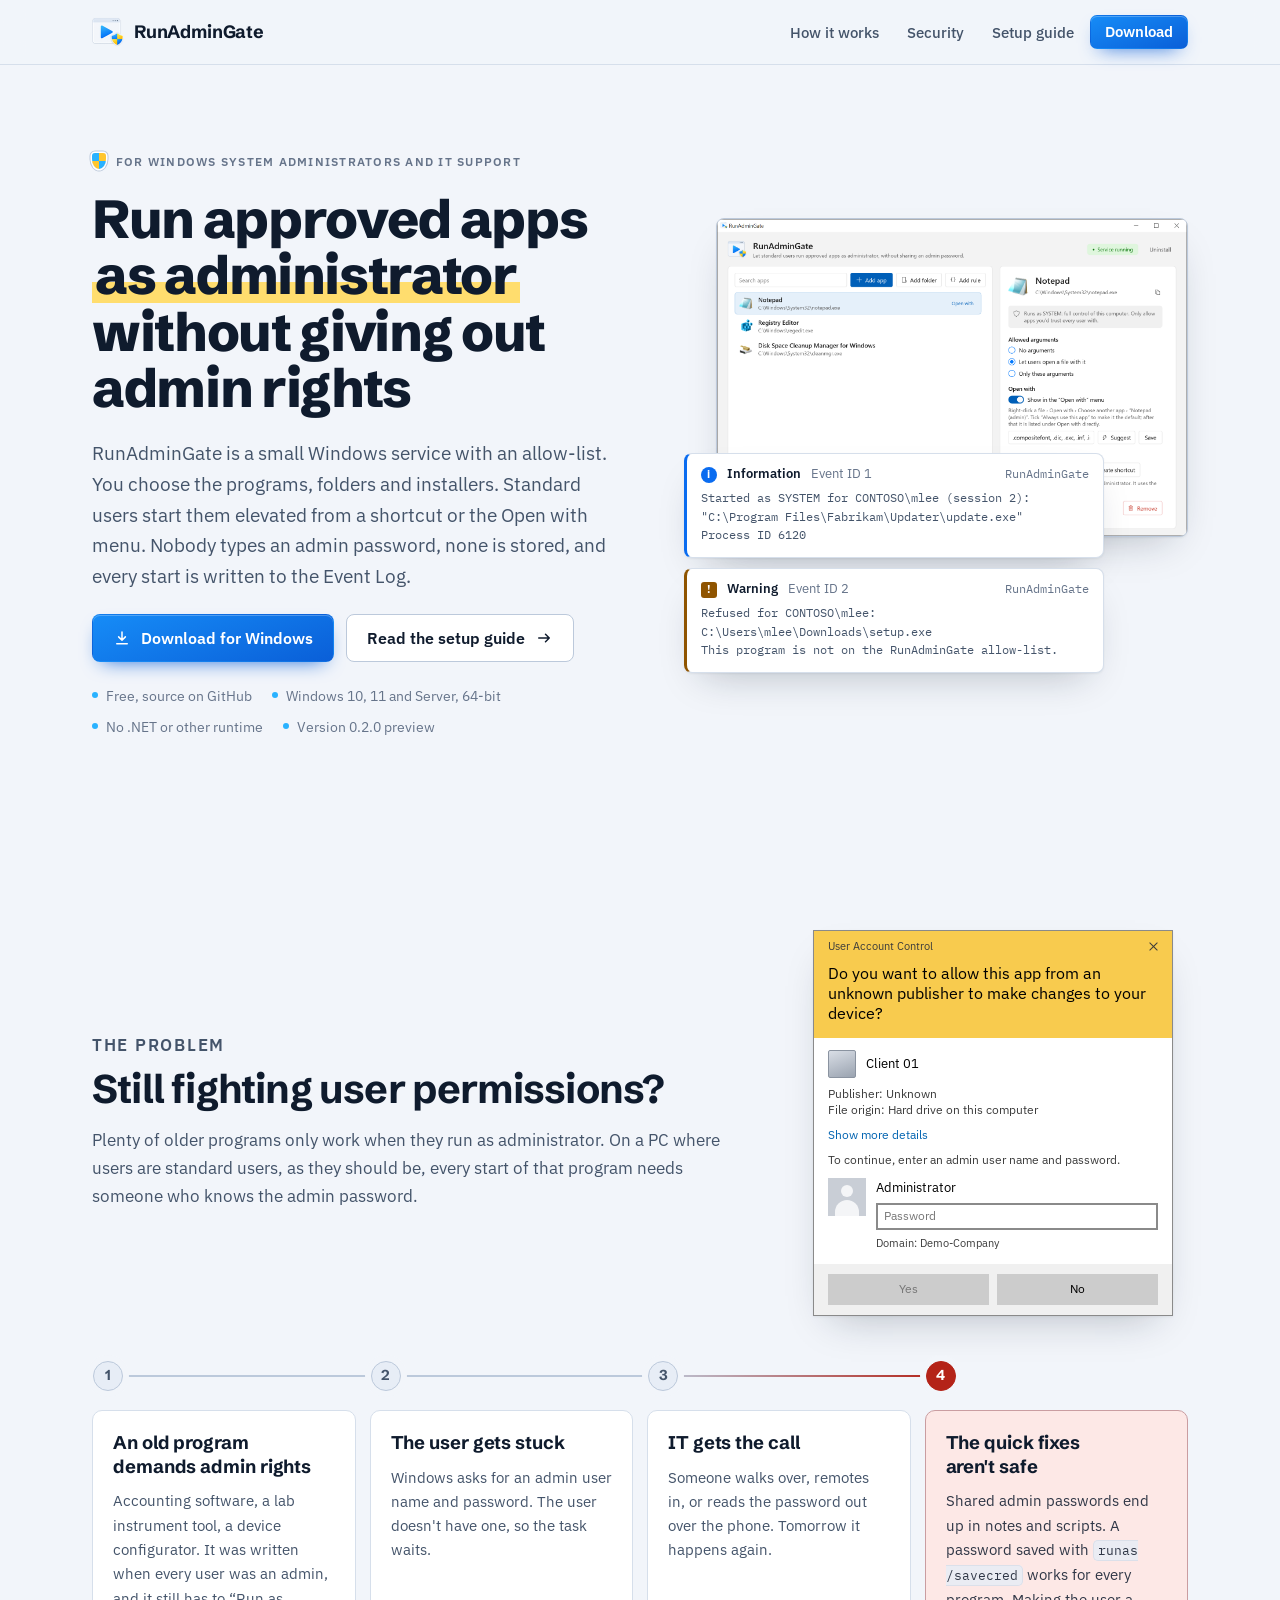
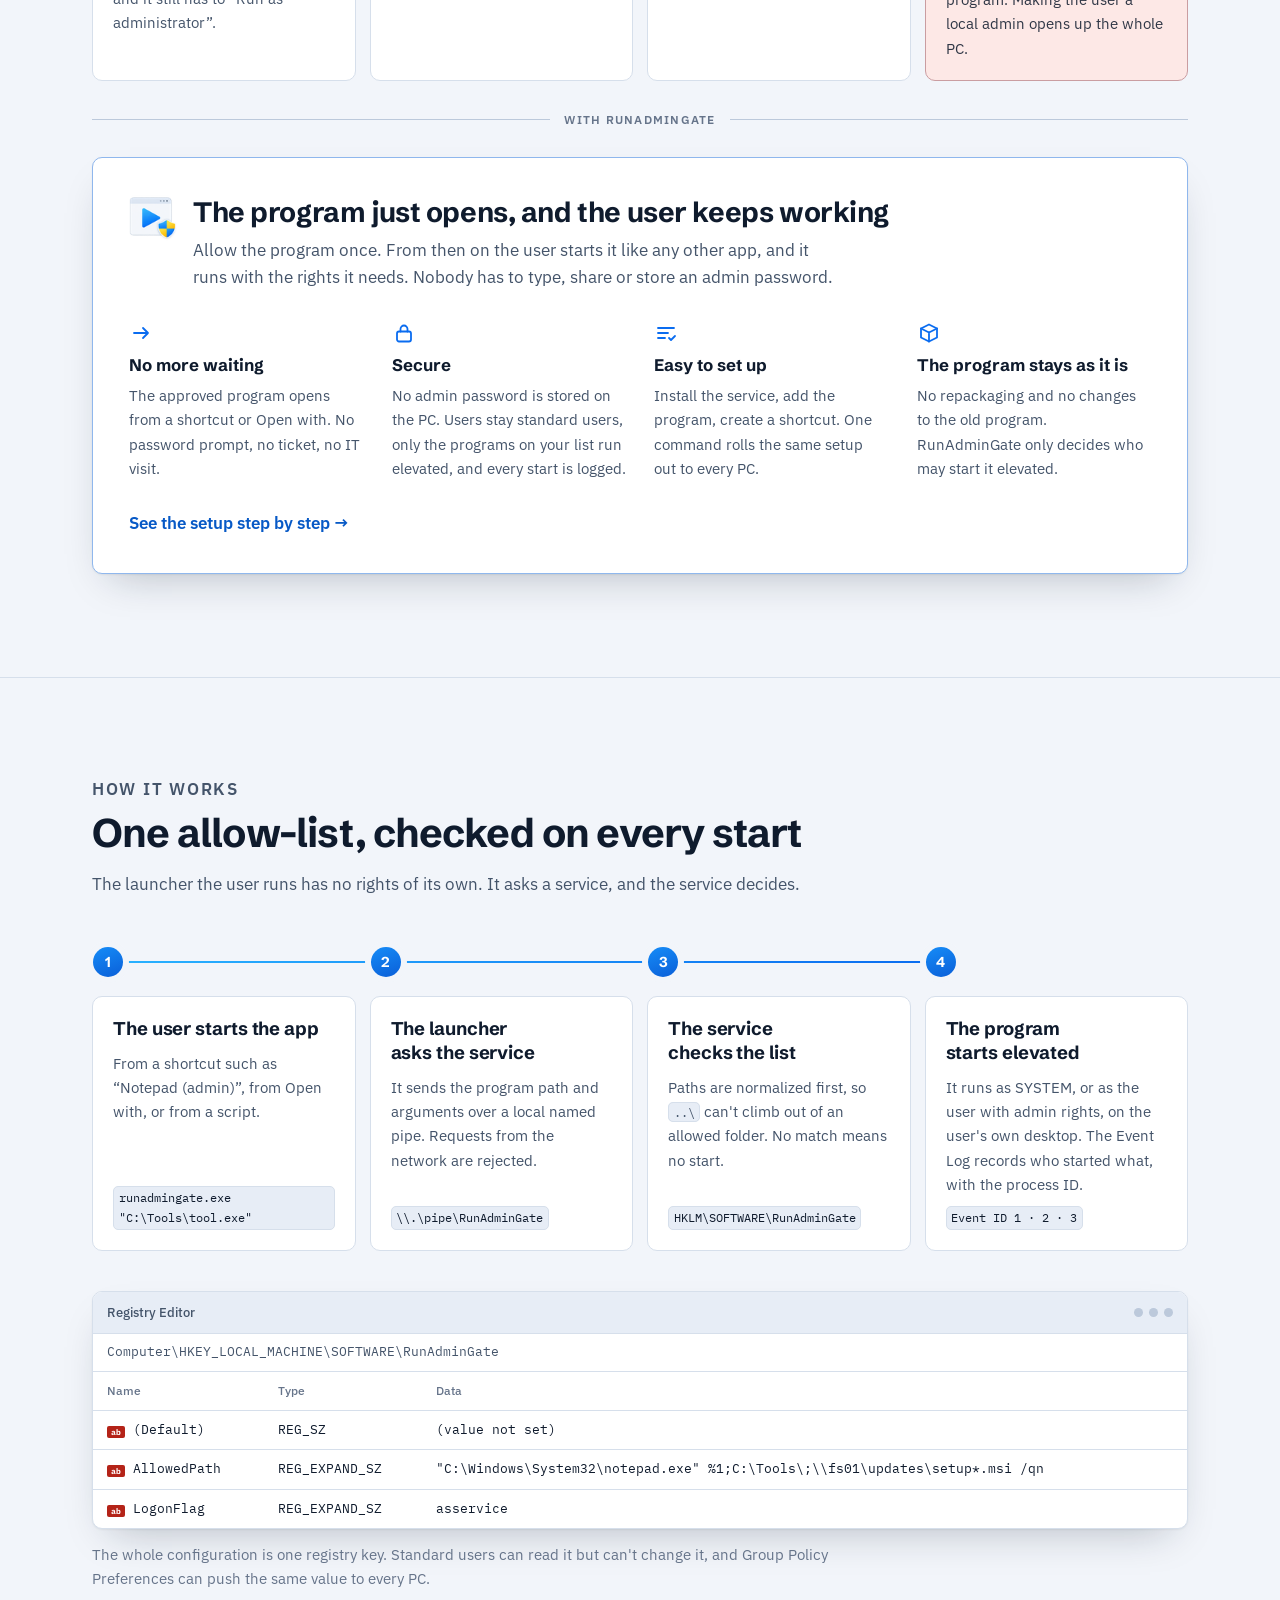
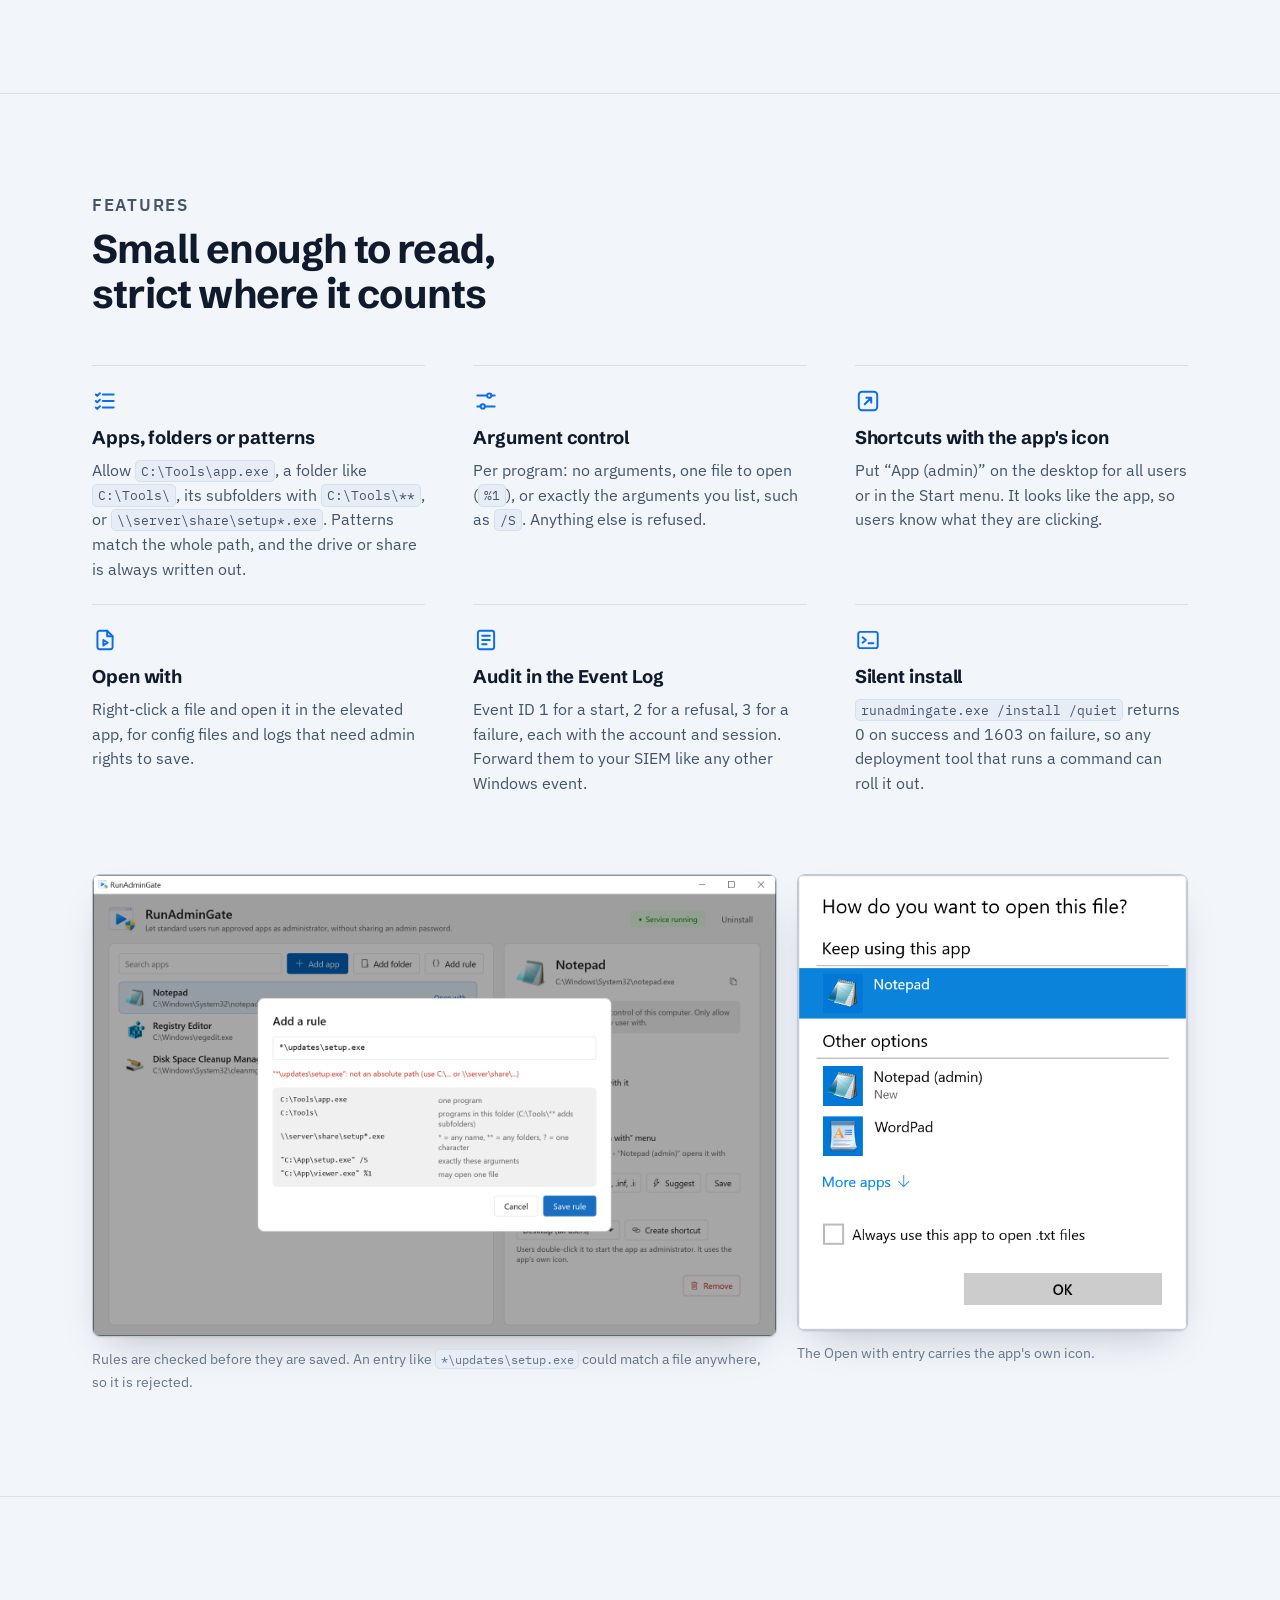
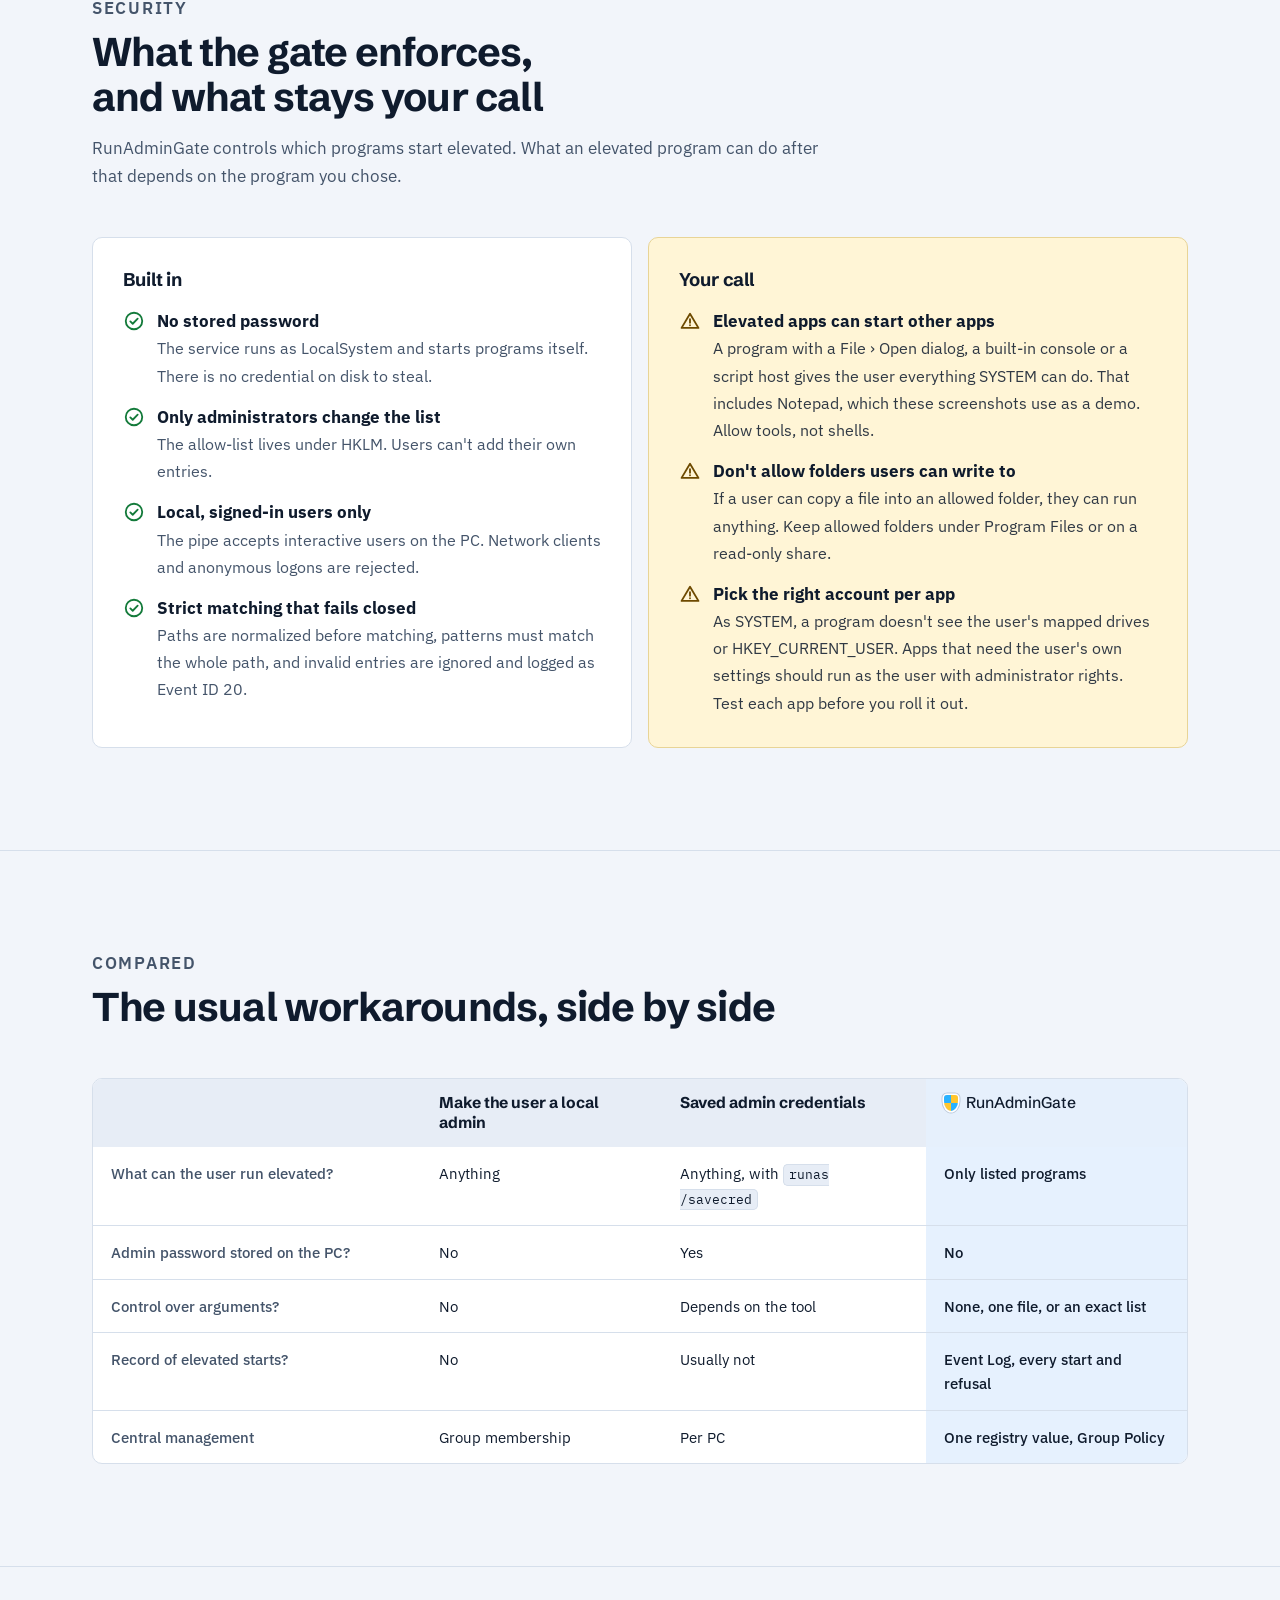
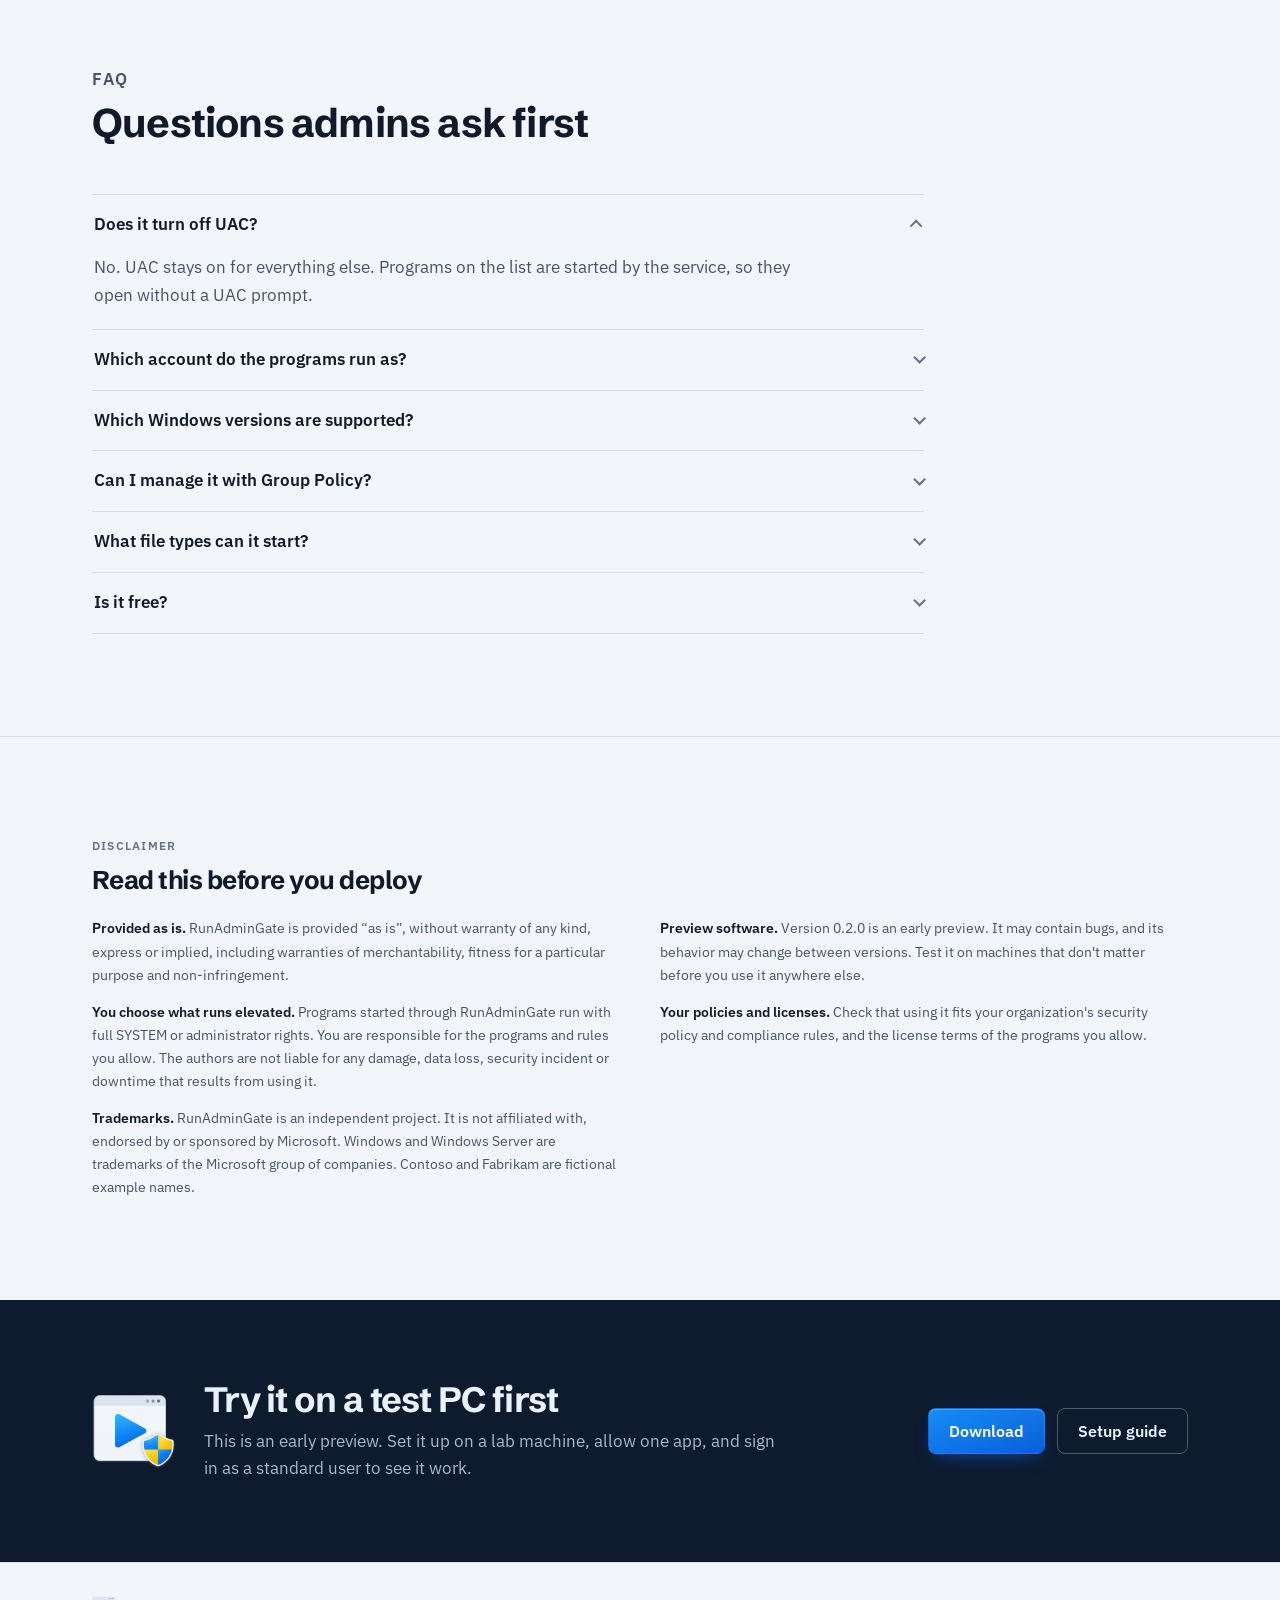
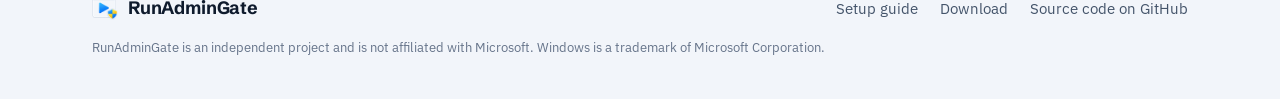
==== commit 452c0ff0: "feat: administrator mode (/asadmin) and Run as selector /asadmin entries start the program as the re" ====
--- a/site/index.html
+++ b/site/index.html
@@ -47,7 +47,7 @@
           <li>Free, source on GitHub</li>
           <li>Windows 10, 11 and Server, 64-bit</li>
           <li>No .NET or other runtime</li>
-          <li>Version 0.1.0 preview</li>
+          <li>Version 0.2.0 preview</li>
         </ul>
       </div>
 
@@ -191,7 +191,7 @@
         <li>
           <span class="num" aria-hidden="true">4</span>
           <h3>The program starts elevated</h3>
-          <p>It runs as SYSTEM on the user's own desktop. The Event Log records who started what, with the process ID.</p>
+          <p>It runs as SYSTEM, or as the user with admin rights, on the user's own desktop. The Event Log records who started what, with the process ID.</p>
           <code>Event ID 1 · 2 · 3</code>
         </li>
       </ol>
@@ -288,7 +288,7 @@
           <ul class="checks">
             <li class="careful"><svg viewBox="0 0 24 24" fill="none" stroke="currentColor" stroke-width="2" stroke-linecap="round" stroke-linejoin="round" aria-hidden="true"><path d="M12 4 2.8 19.5h18.4z"/><path d="M12 10v4m0 2.6v.1"/></svg><div><strong>Elevated apps can start other apps</strong><span>A program with a File › Open dialog, a built-in console or a script host gives the user everything SYSTEM can do. That includes Notepad, which these screenshots use as a demo. Allow tools, not shells.</span></div></li>
             <li class="careful"><svg viewBox="0 0 24 24" fill="none" stroke="currentColor" stroke-width="2" stroke-linecap="round" stroke-linejoin="round" aria-hidden="true"><path d="M12 4 2.8 19.5h18.4z"/><path d="M12 10v4m0 2.6v.1"/></svg><div><strong>Don't allow folders users can write to</strong><span>If a user can copy a file into an allowed folder, they can run anything. Keep allowed folders under Program Files or on a read-only share.</span></div></li>
-            <li class="careful"><svg viewBox="0 0 24 24" fill="none" stroke="currentColor" stroke-width="2" stroke-linecap="round" stroke-linejoin="round" aria-hidden="true"><path d="M12 4 2.8 19.5h18.4z"/><path d="M12 10v4m0 2.6v.1"/></svg><div><strong>Programs run as SYSTEM, not as the user</strong><span>They don't see the user's mapped drives or HKEY_CURRENT_USER. Use UNC paths, and test each app before you roll it out.</span></div></li>
+            <li class="careful"><svg viewBox="0 0 24 24" fill="none" stroke="currentColor" stroke-width="2" stroke-linecap="round" stroke-linejoin="round" aria-hidden="true"><path d="M12 4 2.8 19.5h18.4z"/><path d="M12 10v4m0 2.6v.1"/></svg><div><strong>Pick the right account per app</strong><span>As SYSTEM, a program doesn't see the user's mapped drives or HKEY_CURRENT_USER. Apps that need the user's own settings should run as the user with administrator rights. Test each app before you roll it out.</span></div></li>
           </ul>
         </div>
       </div>
@@ -336,11 +336,11 @@
         </details>
         <details>
           <summary>Which account do the programs run as?</summary>
-          <div class="answer"><p>As the local SYSTEM account, on the desktop of the user who asked. A second mode that runs the program as the user with temporary administrator rights (<code>/asadmin</code>) is planned and not available yet.</p></div>
+          <div class="answer"><p>You choose per app. <strong>SYSTEM account</strong> works for any user, but the program doesn't see the user's own settings or mapped drives. <strong>The user, with administrator rights</strong> runs the program under the user's own account, elevated. For that one start, RunAdminGate adds the Administrators group to a new logon token; the user is never added to the local Administrators group.</p></div>
         </details>
         <details>
           <summary>Which Windows versions are supported?</summary>
-          <div class="answer"><p>Windows 10, Windows 11 and Windows Server 2019 or later, all 64-bit. Version 0.1.0 was tested on Windows Server 2019 (build 17763, the same build as Windows 10 version 1809). Windows 10 and 11 desktops haven't been tested yet.</p></div>
+          <div class="answer"><p>Windows 10, Windows 11 and Windows Server 2019 or later, all 64-bit. Version 0.2.0 was tested on Windows Server 2019 (build 17763, the same build as Windows 10 version 1809). Windows 10 and 11 desktops haven't been tested yet.</p></div>
         </details>
         <details>
           <summary>Can I manage it with Group Policy?</summary>
@@ -364,8 +364,8 @@
       <h2>Read this before you deploy</h2>
       <div class="disc-cols">
         <p><strong>Provided as is.</strong> RunAdminGate is provided “as is”, without warranty of any kind, express or implied, including warranties of merchantability, fitness for a particular purpose and non-infringement.</p>
-        <p><strong>Preview software.</strong> Version 0.1.0 is an early preview. It may contain bugs, and its behavior may change between versions. Test it on machines that don't matter before you use it anywhere else.</p>
-        <p><strong>You choose what runs elevated.</strong> Programs started through RunAdminGate run with full SYSTEM rights. You are responsible for the programs and rules you allow. The authors are not liable for any damage, data loss, security incident or downtime that results from using it.</p>
+        <p><strong>Preview software.</strong> Version 0.2.0 is an early preview. It may contain bugs, and its behavior may change between versions. Test it on machines that don't matter before you use it anywhere else.</p>
+        <p><strong>You choose what runs elevated.</strong> Programs started through RunAdminGate run with full SYSTEM or administrator rights. You are responsible for the programs and rules you allow. The authors are not liable for any damage, data loss, security incident or downtime that results from using it.</p>
         <p><strong>Your policies and licenses.</strong> Check that using it fits your organization's security policy and compliance rules, and the license terms of the programs you allow.</p>
         <p><strong>Trademarks.</strong> RunAdminGate is an independent project. It is not affiliated with, endorsed by or sponsored by Microsoft. Windows and Windows Server are trademarks of the Microsoft group of companies. Contoso and Fabrikam are fictional example names.</p>
       </div>
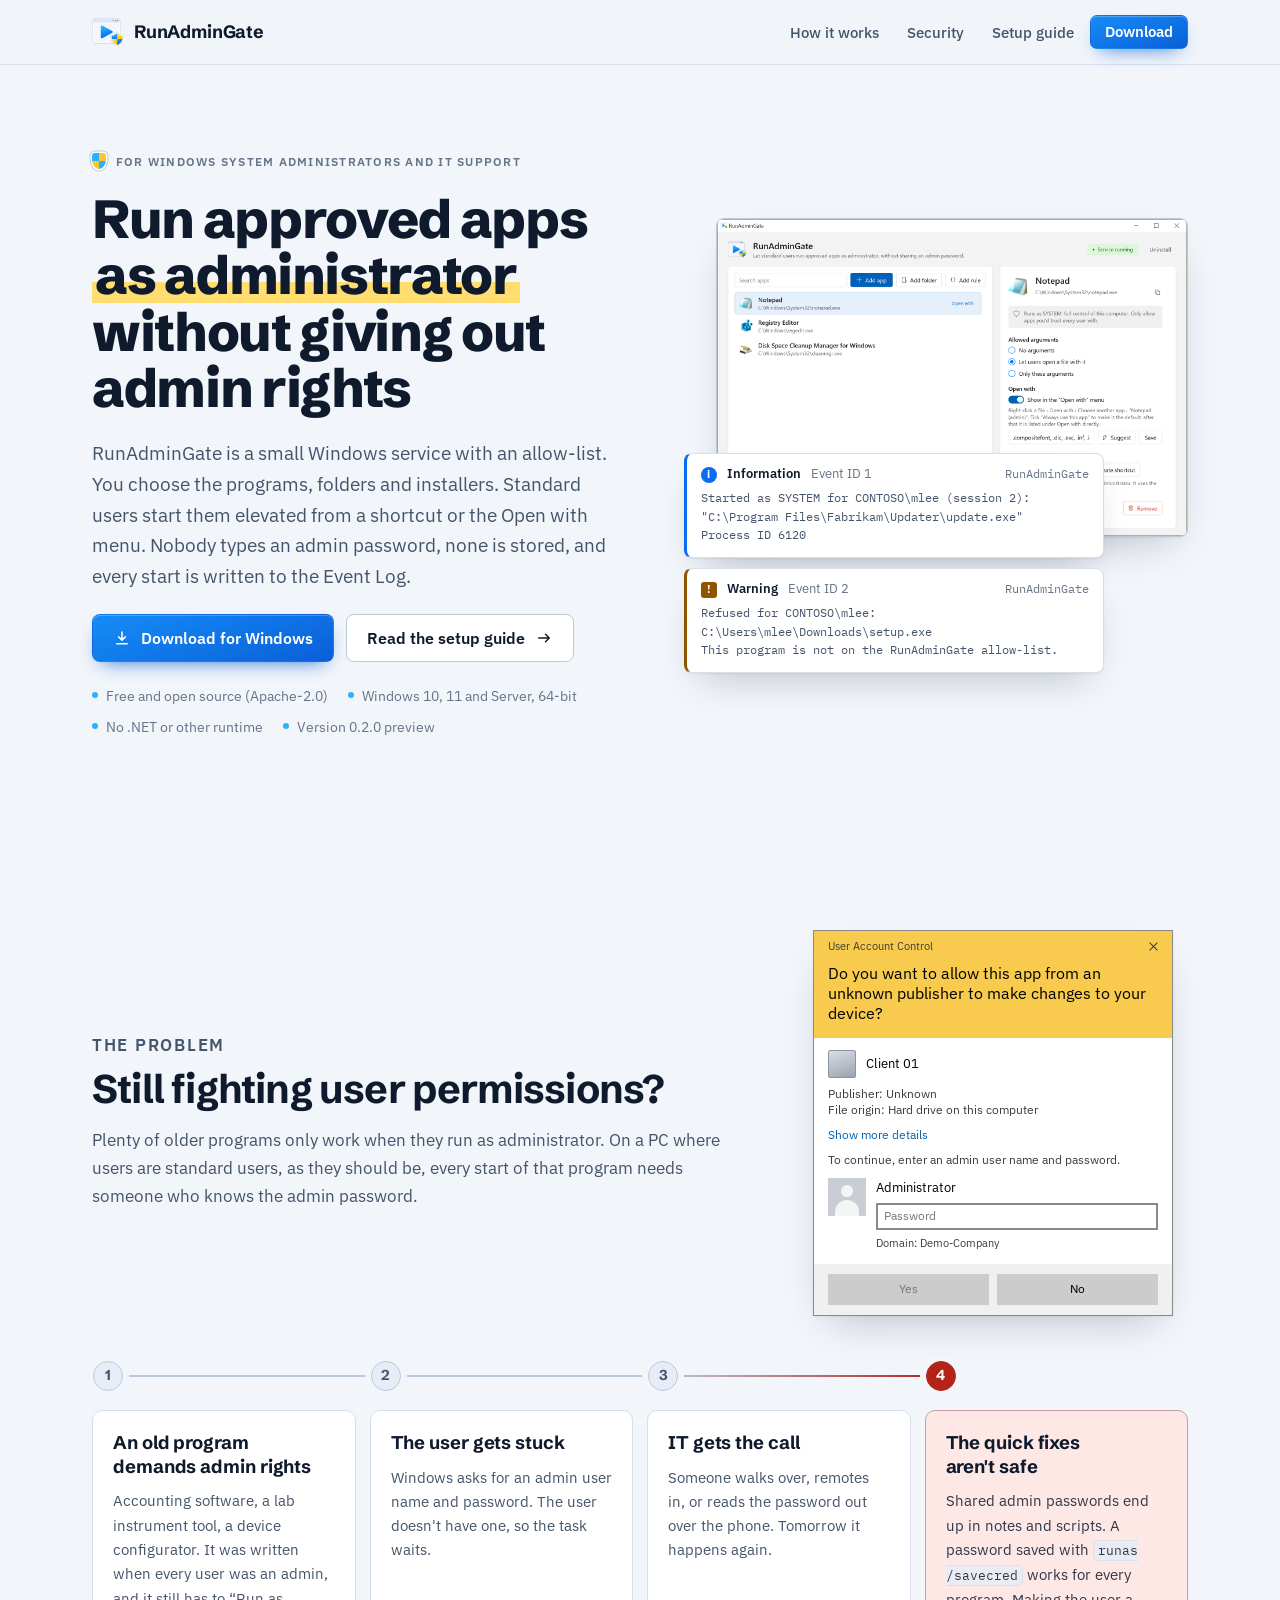
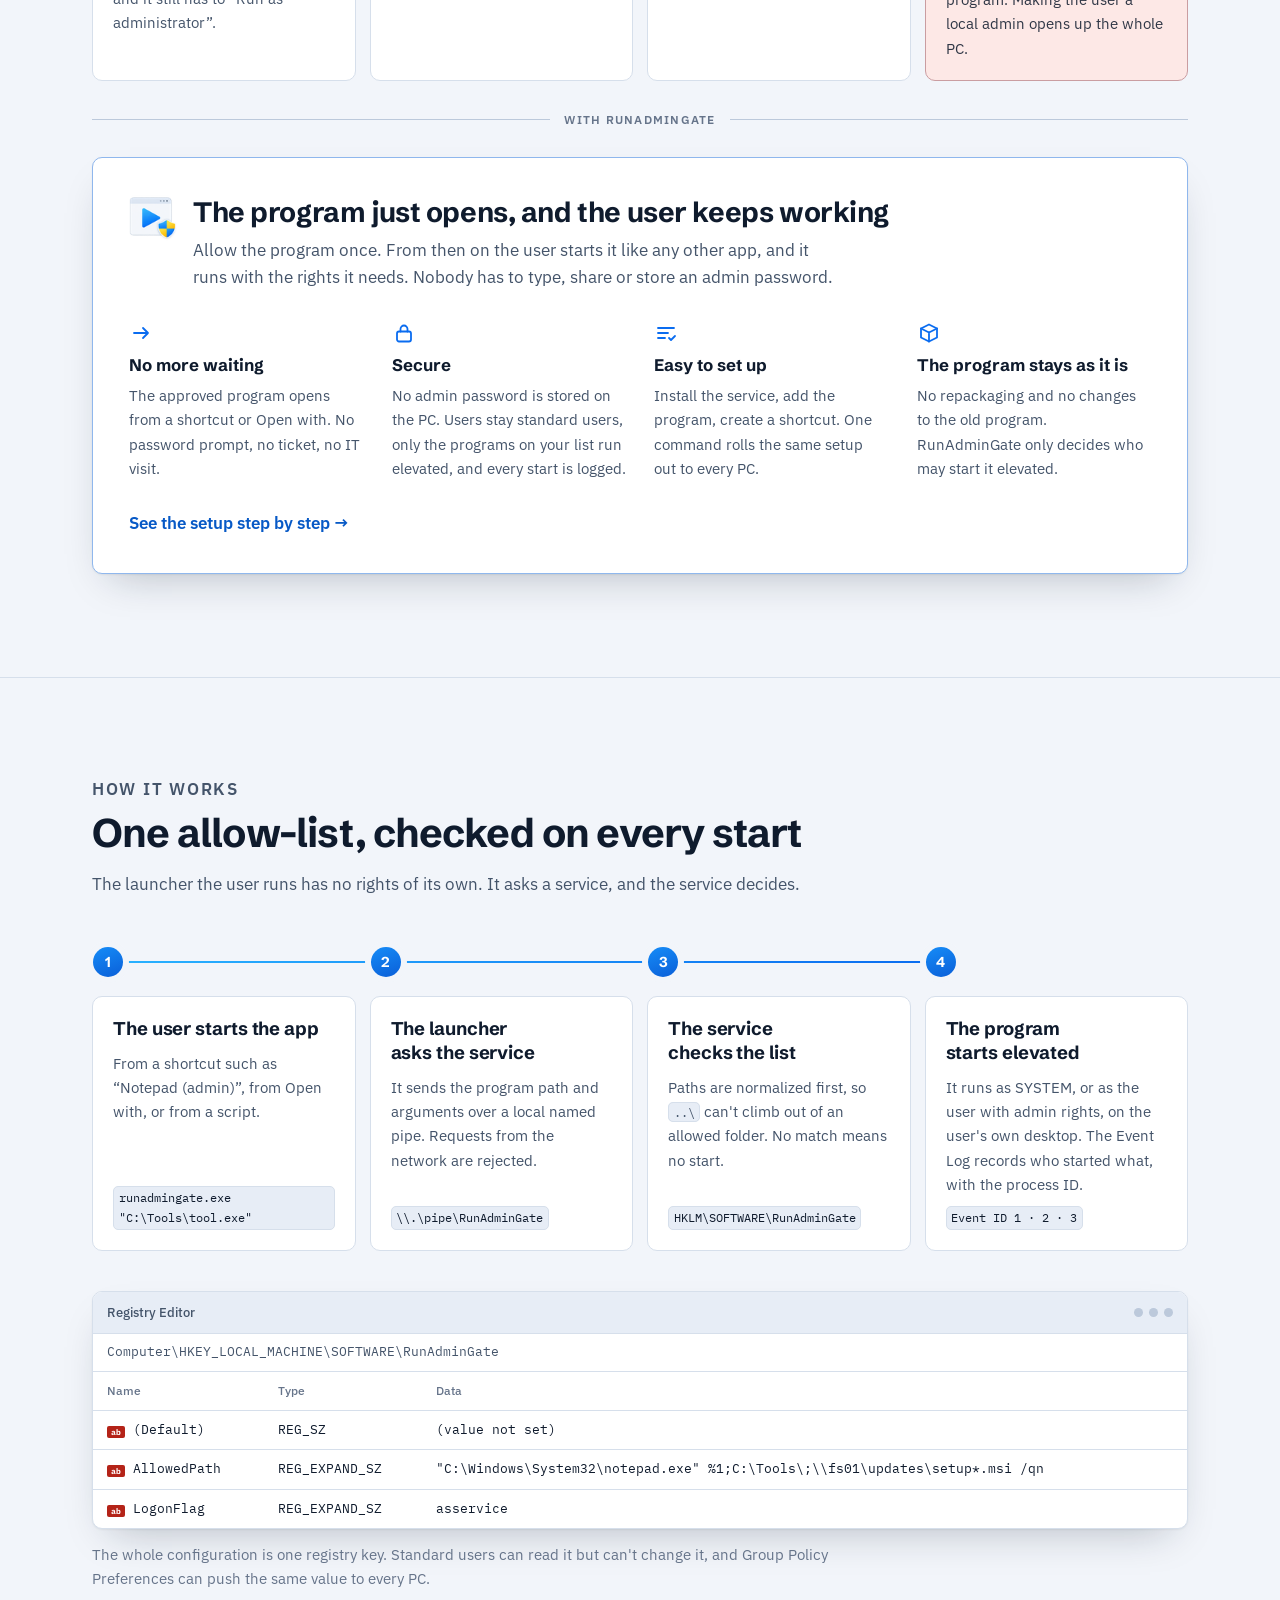
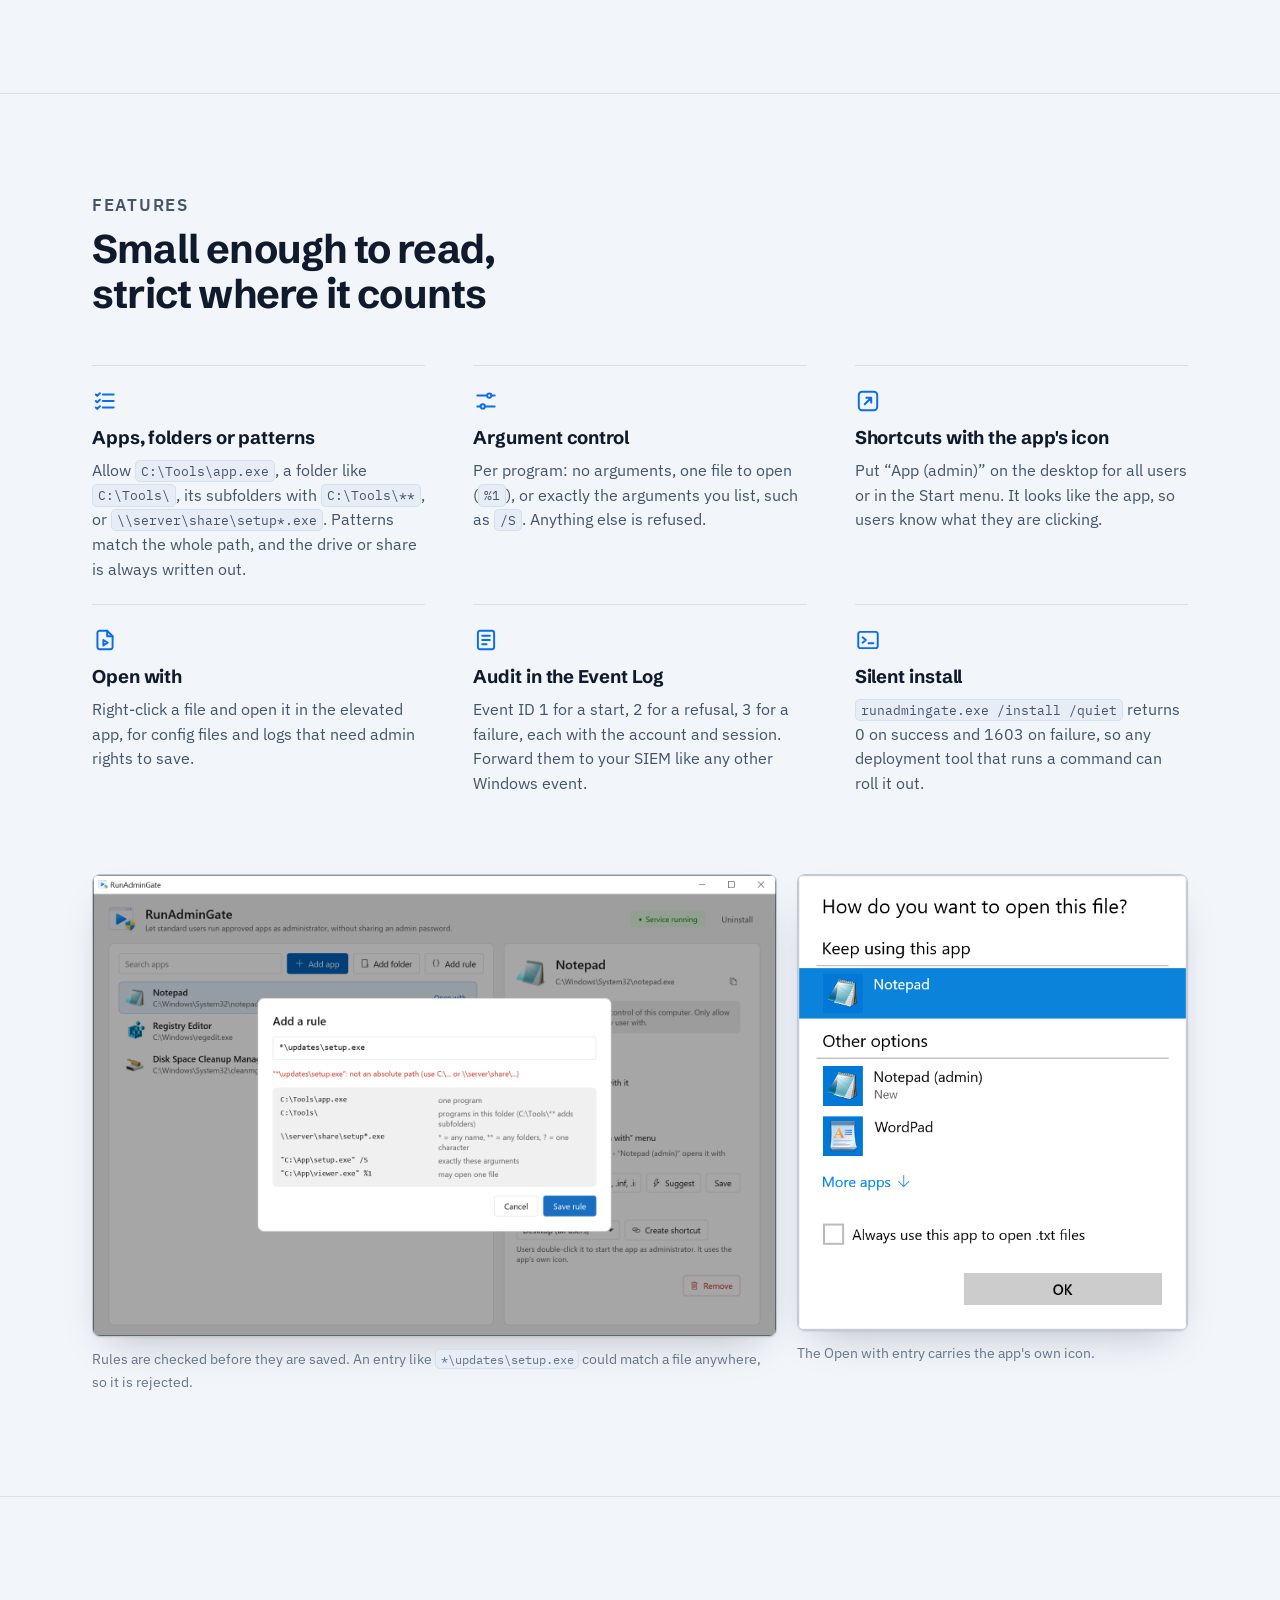
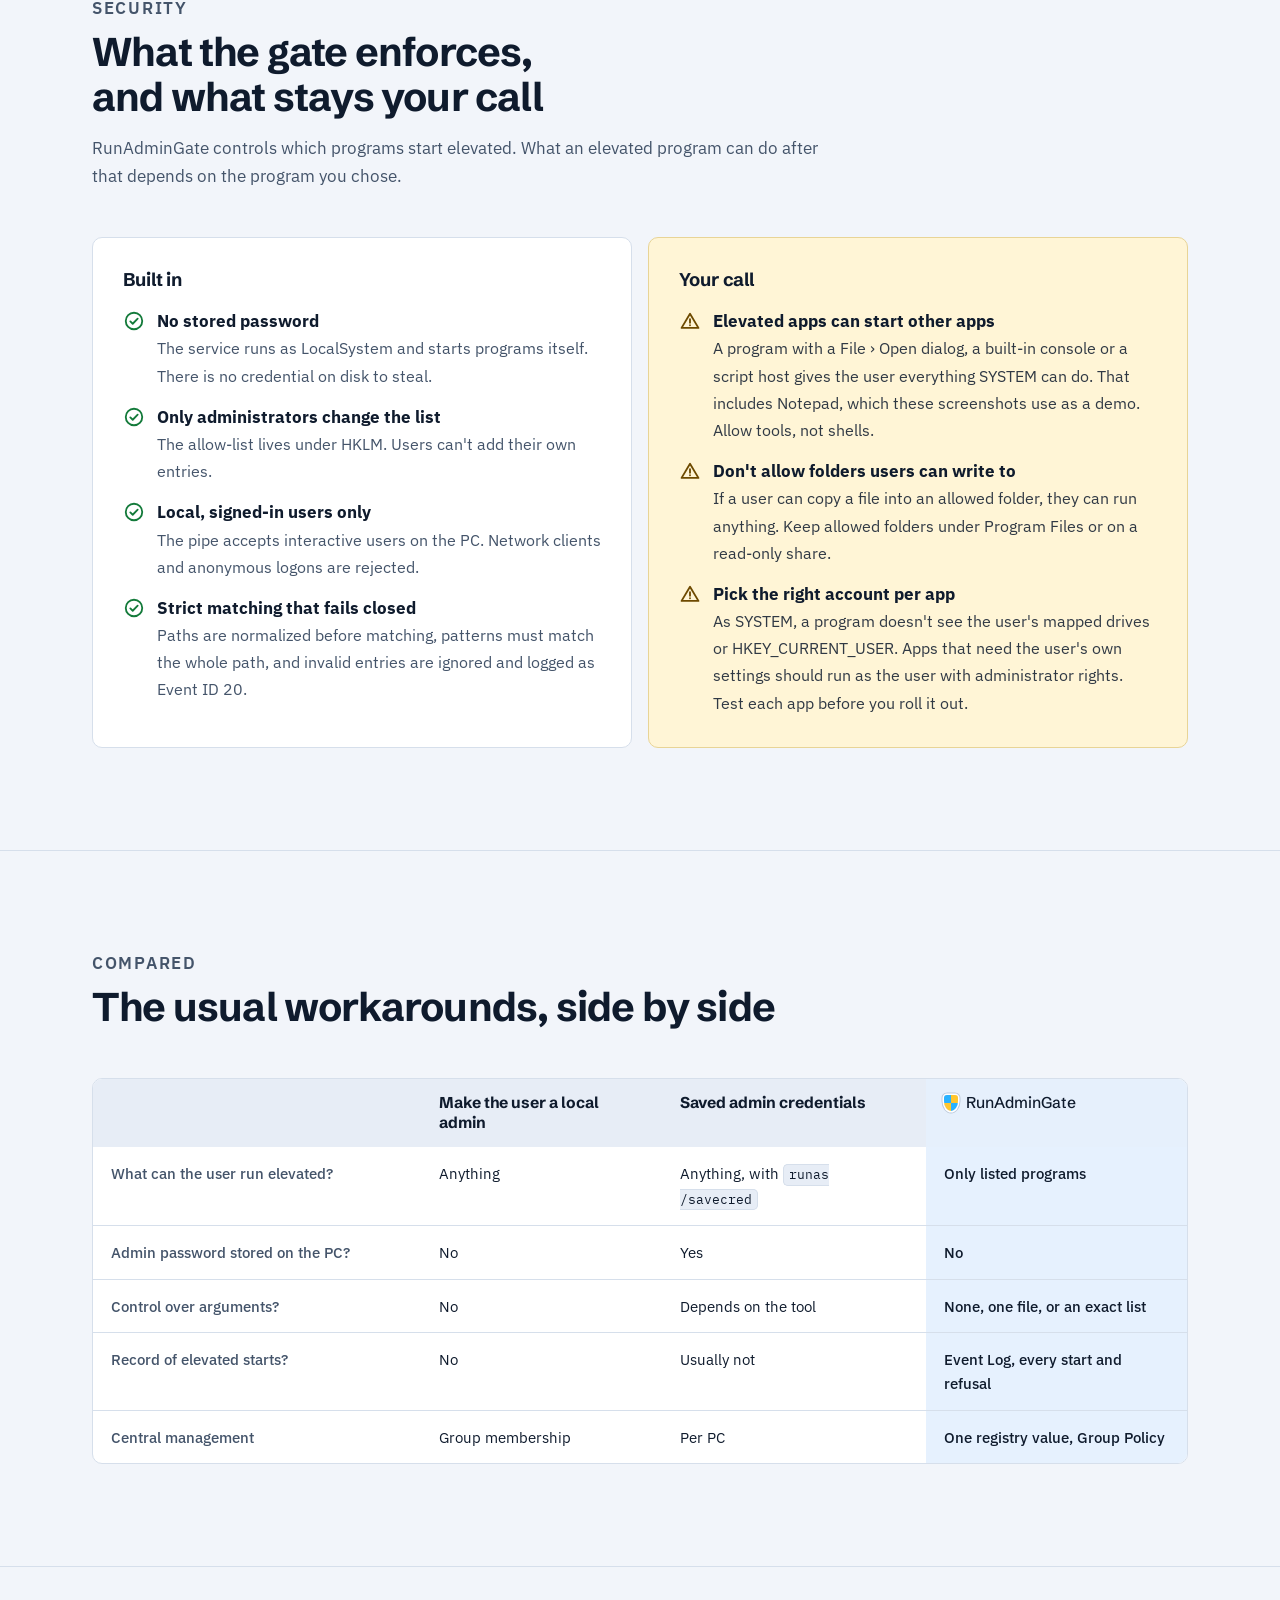
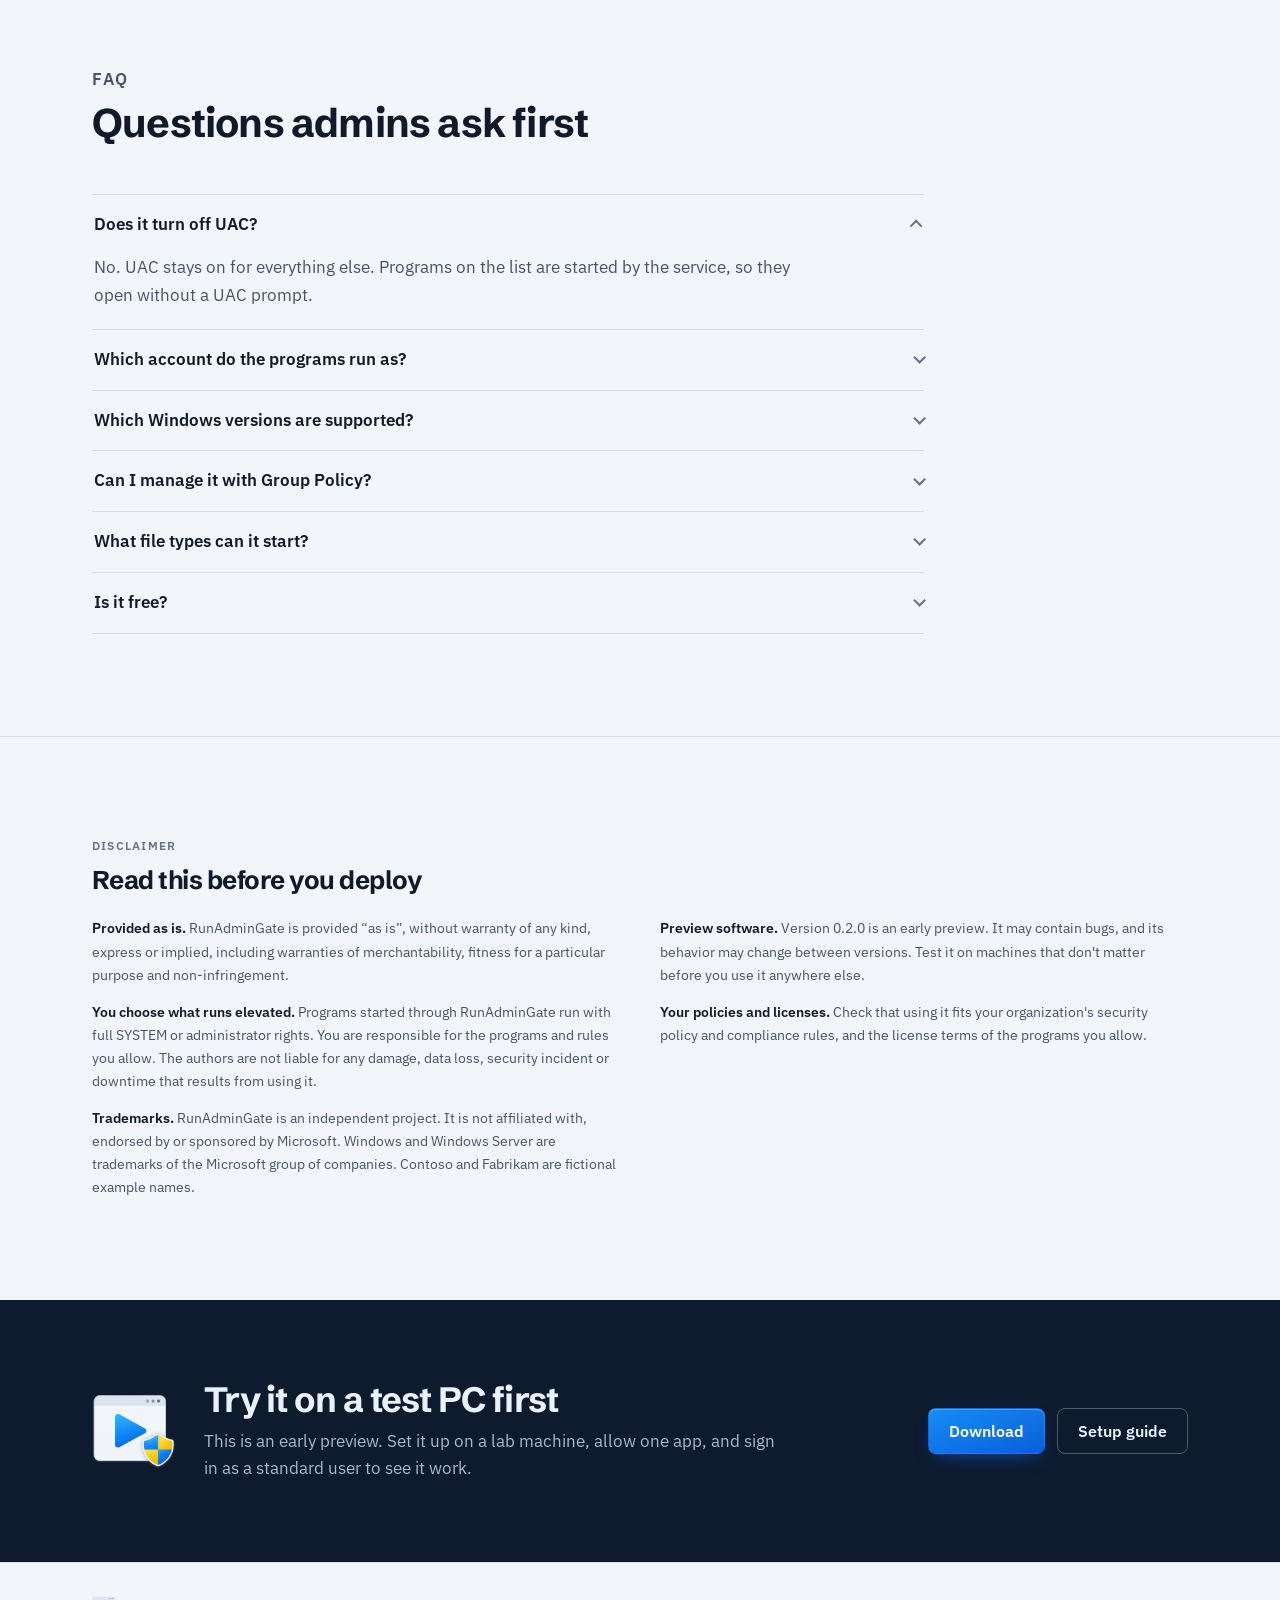
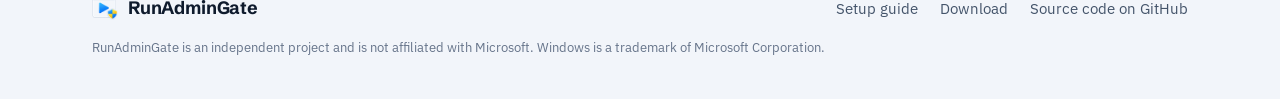
==== commit f60bb766: "chore: license under Apache-2.0 Add LICENSE (Apache License 2.0), set the crate license, and update " ====
--- a/site/index.html
+++ b/site/index.html
@@ -44,7 +44,7 @@
           </a>
         </div>
         <ul class="facts">
-          <li>Free, source on GitHub</li>
+          <li>Free and open source (Apache-2.0)</li>
           <li>Windows 10, 11 and Server, 64-bit</li>
           <li>No .NET or other runtime</li>
           <li>Version 0.2.0 preview</li>
@@ -352,7 +352,7 @@
         </details>
         <details>
           <summary>Is it free?</summary>
-          <div class="answer"><p>Yes. The source code is on GitHub and you can build it yourself. The license hasn't been chosen yet.</p></div>
+          <div class="answer"><p>Yes. RunAdminGate is open source under the Apache License 2.0. The source code is on GitHub, and you can build it yourself.</p></div>
         </details>
       </div>
     </div>
